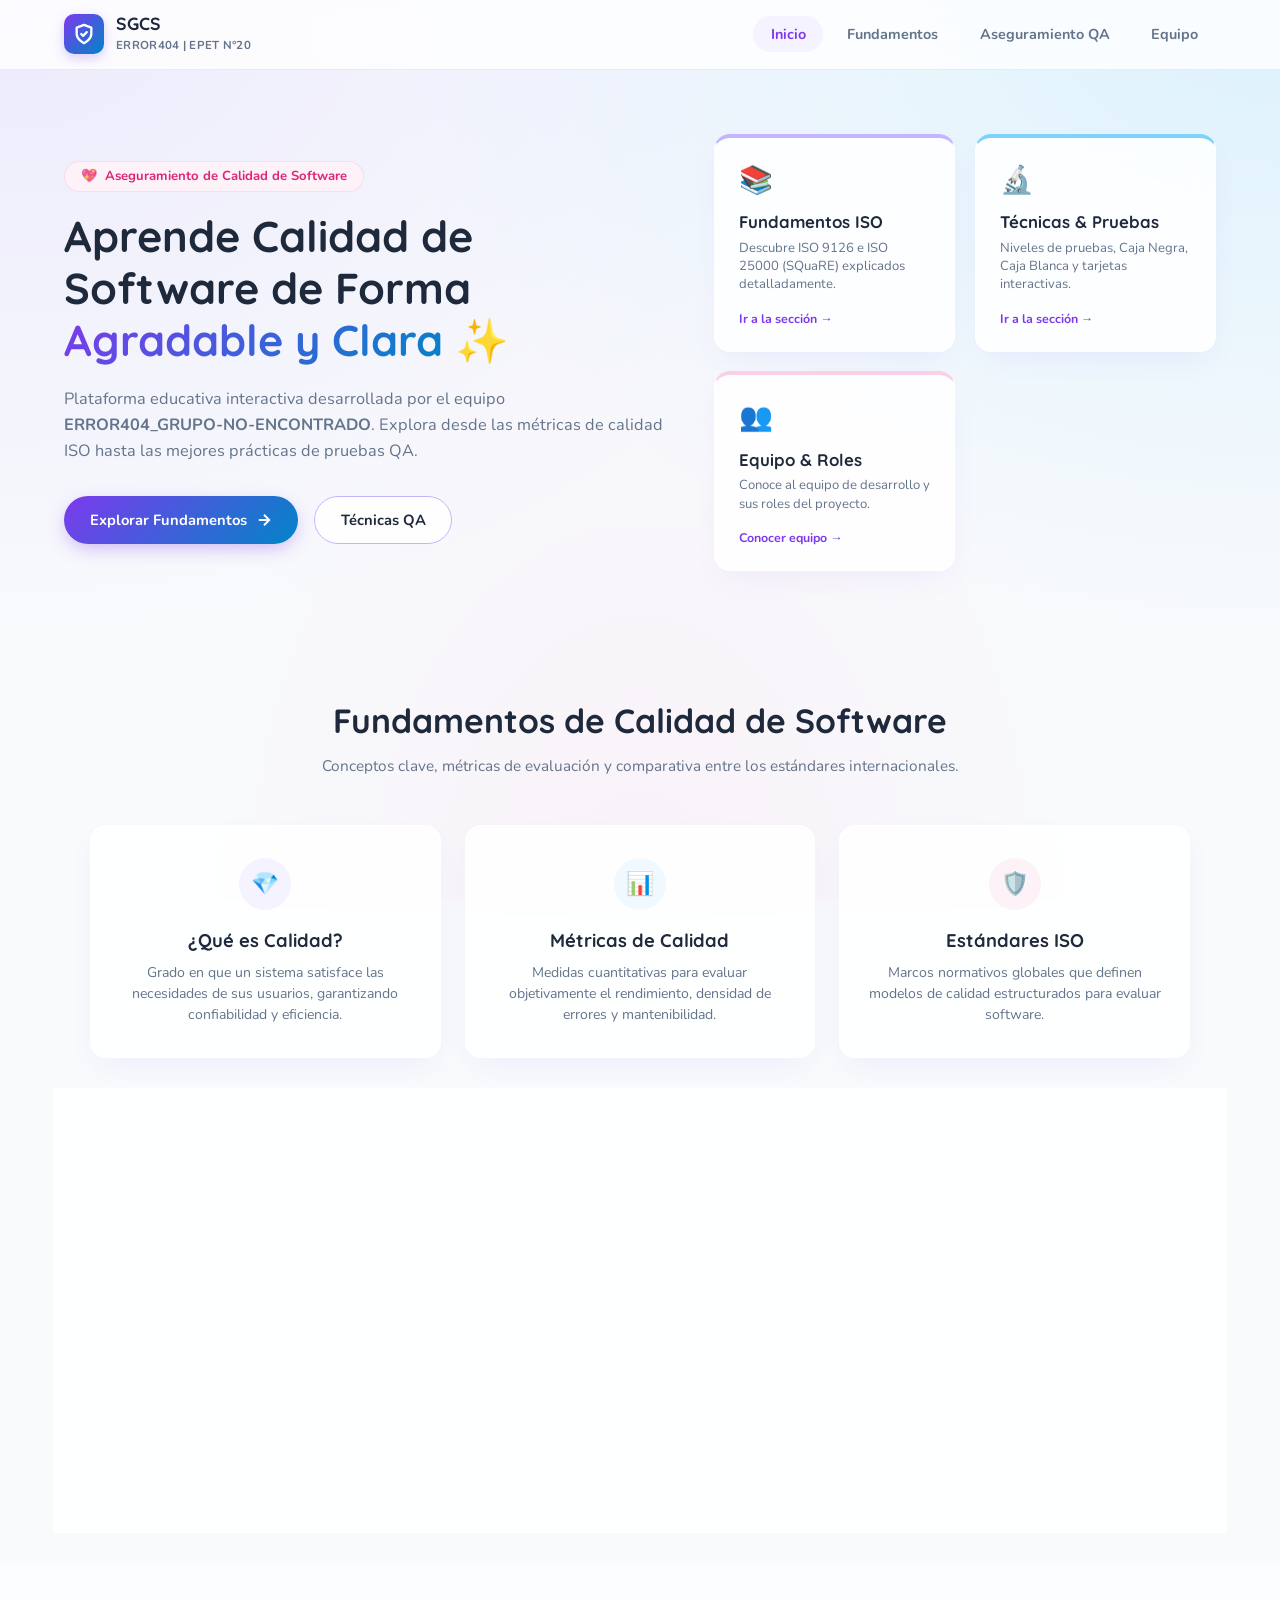
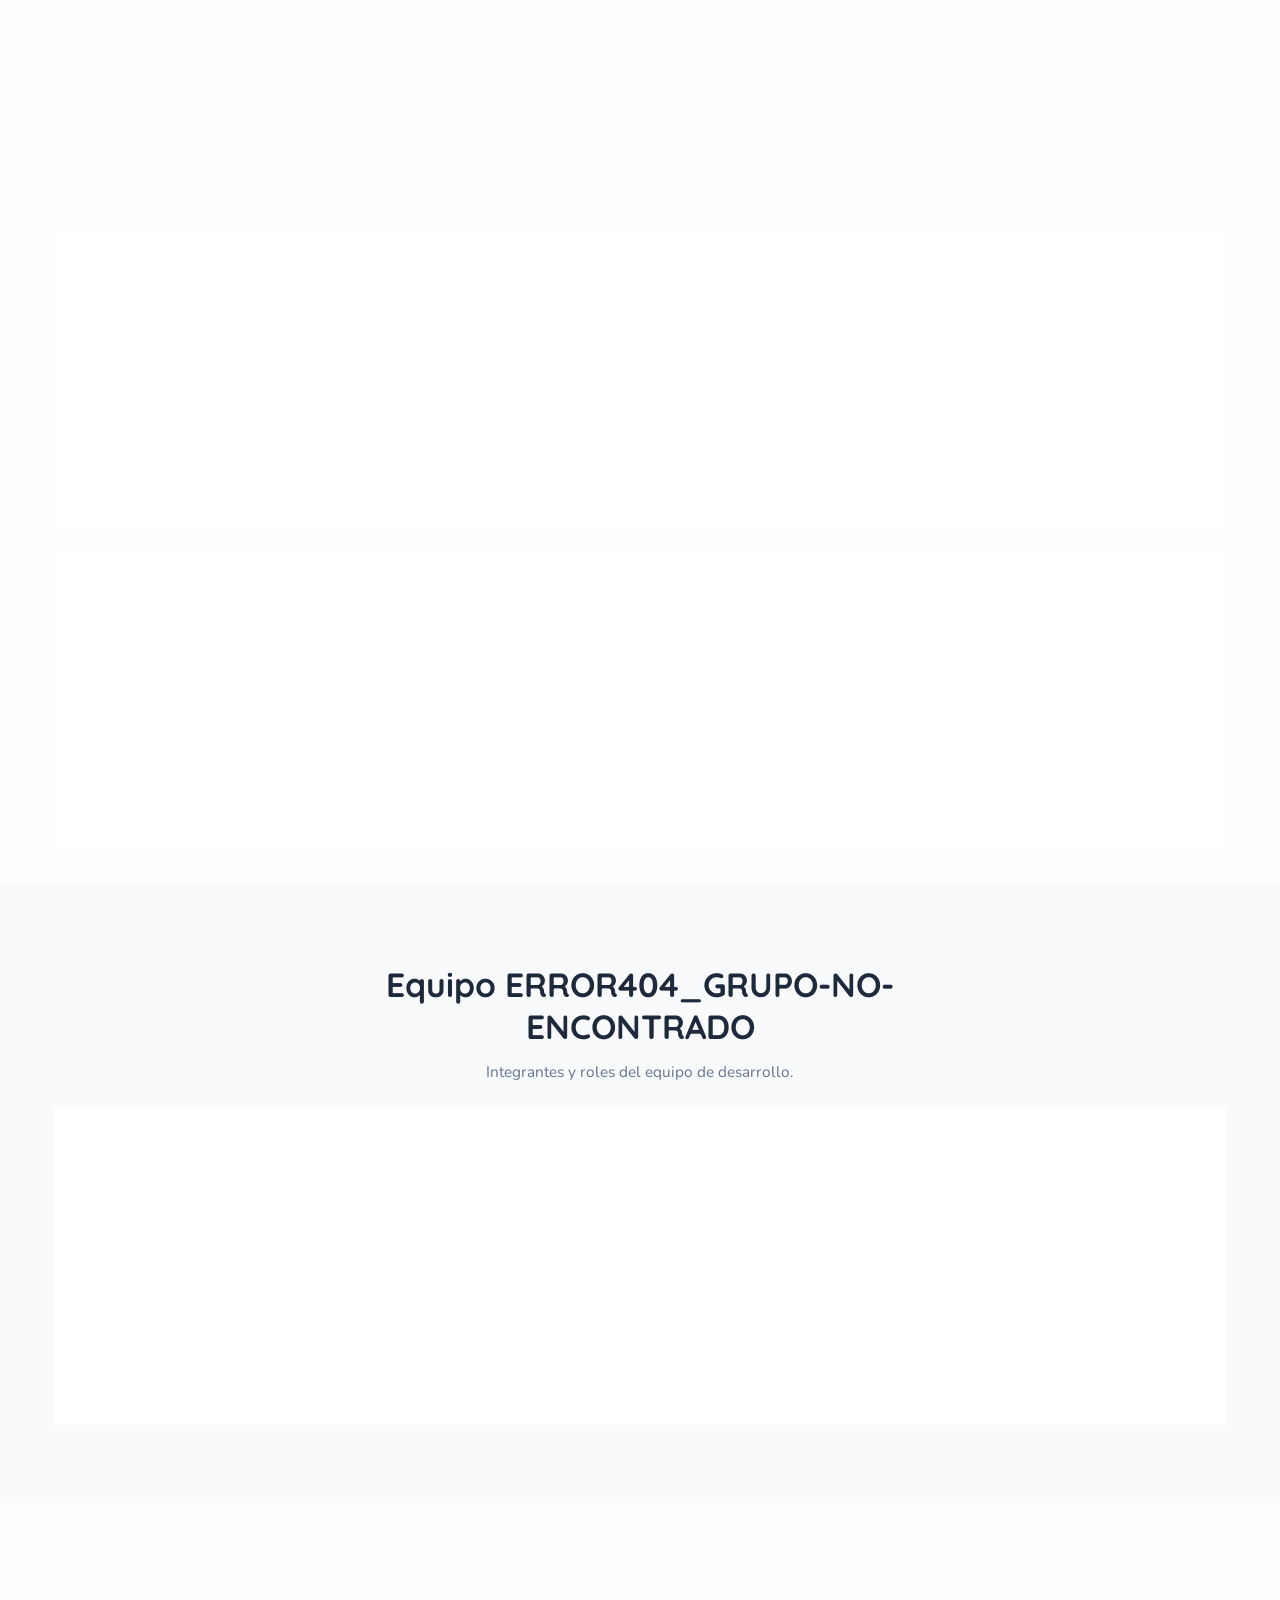
==== index.html @ e2e2f456 "Add files via upload" ====
<!DOCTYPE html>
<html lang="es">
<head>
  <meta charset="UTF-8">
  <meta name="viewport" content="width=device-width, initial-scale=1.0">
  <title>SGCS - Calidad de Software | EPET N°20</title>
  <link rel="preconnect" href="https://fonts.googleapis.com">
  <link rel="preconnect" href="https://fonts.gstatic.com" crossorigin>
  <link href="https://fonts.googleapis.com/css2?family=Nunito:wght@400;600;700;800&family=Quicksand:wght@500;600;700&display=swap" rel="stylesheet">
  <link rel="stylesheet" href="styles.css">
</head>
<body>

  <header class="navbar-header" id="header">
    <div class="nav-container">
      <a href="#hero" class="brand-logo">
        <div class="logo-badge">
          <svg width="22" height="22" viewBox="0 0 24 24" fill="none" stroke="currentColor" stroke-width="2.5" stroke-linecap="round" stroke-linejoin="round">
            <path d="M12 22s8-4 8-10V5l-8-3-8 3v7c0 6 8 10 8 10z"/>
            <path d="m9 12 2 2 4-4"/>
          </svg>
        </div>
        <div class="brand-text">
          <span class="title">SGCS</span>
          <span class="subtitle">ERROR404 | EPET N°20</span>
        </div>
      </a>

      <nav class="desktop-nav">
        <ul>
          <li><a href="#hero" class="nav-link active">Inicio</a></li>
          <li><a href="#fundamentos" class="nav-link">Fundamentos</a></li>
          <li><a href="#aseguramiento" class="nav-link">Aseguramiento QA</a></li>
          <li><a href="#equipo" class="nav-link">Equipo</a></li>
        </ul>
      </nav>

      <button class="hamburger-btn" id="hamburgerBtn" aria-label="Abrir menú de navegación">
        <span class="hamburger-line"></span>
        <span class="hamburger-line"></span>
        <span class="hamburger-line"></span>
      </button>
    </div>

    <div class="mobile-nav-overlay" id="mobileNav">
      <nav class="mobile-nav-content">
        <ul>
          <li><a href="#hero" class="mobile-link">✨ Inicio</a></li>
          <li><a href="#fundamentos" class="mobile-link">📘 Fundamentos ISO</a></li>
          <li><a href="#aseguramiento" class="mobile-link">🧪 Aseguramiento QA</a></li>
          <li><a href="#equipo" class="mobile-link">👩‍💻 Equipo de Trabajo</a></li>
        </ul>
      </nav>
    </div>
  </header>

  <main>
    <section class="hero-section" id="hero">
      <div class="hero-container">
        <div class="hero-text-content">
          <div class="cute-badge">
            <span class="badge-icon">💖</span>
            <span>Aseguramiento de Calidad de Software</span>
          </div>
          <h1 class="hero-title">Aprende Calidad de Software de Forma <span>Agradable y Clara</span> ✨</h1>
          <p class="hero-description">
            Plataforma educativa interactiva desarrollada por el equipo <strong>ERROR404_GRUPO-NO-ENCONTRADO</strong>. Explora desde las métricas de calidad ISO hasta las mejores prácticas de pruebas QA.
          </p>
          <div class="hero-buttons">
            <a href="#fundamentos" class="btn btn-primary">
              <span>Explorar Fundamentos</span>
              <svg width="18" height="18" viewBox="0 0 24 24" fill="none" stroke="currentColor" stroke-width="2.5"><line x1="5" y1="12" x2="19" y2="12"></line><polyline points="12 5 19 12 12 19"></polyline></svg>
            </a>
            <a href="#aseguramiento" class="btn btn-secondary">
              <span>Técnicas QA</span>
            </a>
          </div>
        </div>

        <div class="hero-cards-grid">
          <a href="#fundamentos" class="nav-card card-purple">
            <div class="card-icon">📚</div>
            <h3>Fundamentos ISO</h3>
            <p>Descubre ISO 9126 e ISO 25000 (SQuaRE) explicados detalladamente.</p>
            <span class="card-arrow">Ir a la sección →</span>
          </a>

          <a href="#aseguramiento" class="nav-card card-blue">
            <div class="card-icon">🔬</div>
            <h3>Técnicas & Pruebas</h3>
            <p>Niveles de pruebas, Caja Negra, Caja Blanca y tarjetas interactivas.</p>
            <span class="card-arrow">Ir a la sección →</span>
          </a>

          <a href="#equipo" class="nav-card card-pink">
            <div class="card-icon">👥</div>
            <h3>Equipo & Roles</h3>
            <p>Conoce al equipo de desarrollo y sus roles del proyecto.</p>
            <span class="card-arrow">Conocer equipo →</span>
          </a>
        </div>
      </div>
    </section>

    <section class="section-padding" id="fundamentos">
      <div class="section-container">
        <div class="section-header">
          <h2 class="section-title">Fundamentos de Calidad de Software</h2>
          <p class="section-subtitle">
            Conceptos clave, métricas de evaluación y comparativa entre los estándares internacionales.
          </p>
        </div>

        <div class="concepts-grid">
          <div class="concept-card">
            <div class="concept-icon purple">💎</div>
            <h3>¿Qué es Calidad?</h3>
            <p>Grado en que un sistema satisface las necesidades de sus usuarios, garantizando confiabilidad y eficiencia.</p>
          </div>

          <div class="concept-card">
            <div class="concept-icon blue">📊</div>
            <h3>Métricas de Calidad</h3>
            <p>Medidas cuantitativas para evaluar objetivamente el rendimiento, densidad de errores y mantenibilidad.</p>
          </div>

          <div class="concept-card">
            <div class="concept-icon pink">🛡️</div>
            <h3>Estándares ISO</h3>
            <p>Marcos normativos globales que definen modelos de calidad estructurados para evaluar software.</p>
          </div>
        </div>

        <div class="tabs-wrapper">
          <div class="tabs-header" role="tablist">
            <button class="tab-btn active" id="tab-25000-btn" data-target="tab-25000" role="tab" aria-selected="true">
              ✨ ISO/IEC 25000 (SQuaRE)
            </button>
            <button class="tab-btn" id="tab-9126-btn" data-target="tab-9126" role="tab" aria-selected="false">
              📜 ISO/IEC 9126 (Clásico)
            </button>
          </div>

          <div class="tab-panel active" id="tab-25000" role="tabpanel">
            <div class="iso-content-grid">
              <div>
                <span class="badge-pill bg-purple">Estándar Actual Sustituto</span>
                <h3 class="tab-title">ISO/IEC 25000 — SQuaRE</h3>
                <p class="tab-description">
                  System and Software Quality Requirements and Evaluation. Organiza las métricas en divisiones para gestionar la calidad integralmente.
                </p>
                <ul class="cute-list">
                  <li><strong>Flexibilidad mejorada:</strong> Calidad en uso y del producto.</li>
                  <li><strong>Divisiones claras:</strong> Gestión, Medición y Requisitos.</li>
                  <li><strong>Enfoque moderno:</strong> Adaptado a metodologías ágiles.</li>
                </ul>
              </div>

              <div class="iso-box bg-box-purple">
                <h4>Atributos Principales:</h4>
                <div class="iso-tags">
                  <span class="iso-tag">Adecuación Funcional</span>
                  <span class="iso-tag">Eficiencia</span>
                  <span class="iso-tag">Compatibilidad</span>
                  <span class="iso-tag">Usabilidad</span>
                  <span class="iso-tag">Fiabilidad</span>
                  <span class="iso-tag">Seguridad</span>
                  <span class="iso-tag">Mantenibilidad</span>
                  <span class="iso-tag">Portabilidad</span>
                </div>
              </div>
            </div>
          </div>

          <div class="tab-panel" id="tab-9126" role="tabpanel">
            <div class="iso-content-grid">
              <div>
                <span class="badge-pill bg-blue">Estándar Histórico</span>
                <h3 class="tab-title">ISO/IEC 9126 — Modelo Clásico</h3>
                <p class="tab-description">
                  Estándar pionero en clasificar la calidad del software en 6 características fundamentales.
                </p>
                <ul class="cute-list">
                  <li><strong>Estructura clásica:</strong> Características internas, externas y de uso.</li>
                  <li><strong>Evaluación cuantitativa:</strong> Métricas objetivas base.</li>
                  <li><strong>Antecesor directo:</strong> Reemplazado por SQuaRE.</li>
                </ul>
              </div>

              <div class="iso-box bg-box-blue">
                <h4>6 Atributos Clásicos:</h4>
                <div class="iso-tags">
                  <span class="iso-tag">Funcionalidad</span>
                  <span class="iso-tag">Fiabilidad</span>
                  <span class="iso-tag">Usabilidad</span>
                  <span class="iso-tag">Eficiencia</span>
                  <span class="iso-tag">Mantenibilidad</span>
                  <span class="iso-tag">Portabilidad</span>
                </div>
              </div>
            </div>
          </div>
        </div>
      </div>
    </section>

    <section class="section-padding section-alt" id="aseguramiento">
      <div class="section-container">
        <div class="section-header">
          <h2 class="section-title">Técnicas de Aseguramiento de la Calidad</h2>
          <p class="section-subtitle">
            Estrategias de control, niveles de validación y clasificaciones de pruebas.
          </p>
        </div>

        <h3 class="subsection-title">1. Niveles de Pruebas de Software</h3>
        <div class="levels-grid">
          <div class="level-card card-border-purple">
            <div class="level-badge purple">Nivel 1</div>
            <h4>Pruebas Unitarias</h4>
            <p>Verificación de componentes o funciones individuales aisladas del sistema.</p>
            <div class="level-footer">
              <span><strong>Enfoque:</strong> Código local</span>
            </div>
          </div>

          <div class="level-card card-border-blue">
            <div class="level-badge blue">Nivel 2</div>
            <h4>Pruebas de Integración</h4>
            <p>Comprobación de interfaces y comunicación entre módulos acoplados.</p>
            <div class="level-footer">
              <span><strong>Enfoque:</strong> APIs e Interfaces</span>
            </div>
          </div>

          <div class="level-card card-border-pink">
            <div class="level-badge pink">Nivel 3</div>
            <h4>Pruebas de Sistema</h4>
            <p>Evaluación integral del producto completo frente a los requisitos establecidos.</p>
            <div class="level-footer">
              <span><strong>Enfoque:</strong> Sistema unificado</span>
            </div>
          </div>

          <div class="level-card card-border-mint">
            <div class="level-badge mint">Nivel 4</div>
            <h4>Pruebas de Aceptación</h4>
            <p>Validación final realizada por el usuario o Product Owner antes del pase a producción.</p>
            <div class="level-footer">
              <span><strong>Enfoque:</strong> Cliente final</span>
            </div>
          </div>
        </div>

        <h3 class="subsection-title" style="margin-top: 3rem;">2. Tipos de Pruebas (Haz clic para detalles)</h3>
        <div class="flip-cards-grid">
          <div class="interactive-card" onclick="openModal('modal-caja-negra')">
            <div class="interactive-card-header">
              <div class="interactive-icon black-type">⬛</div>
              <span class="click-hint">Ver detalles ↗</span>
            </div>
            <h4>Pruebas de Caja Negra</h4>
            <p>Evaluación funcional basada estrictamente en entradas y salidas sin examinar el código interno.</p>
            <div class="interactive-tags">
              <span class="mini-tag">Funcionales</span>
              <span class="mini-tag">I/O</span>
            </div>
          </div>

          <div class="interactive-card" onclick="openModal('modal-caja-blanca')">
            <div class="interactive-card-header">
              <div class="interactive-icon white-type">⬜</div>
              <span class="click-hint">Ver detalles ↗</span>
            </div>
            <h4>Pruebas de Caja Blanca</h4>
            <p>Análisis de la estructura lógica interna, caminos de ejecución y cobertura de código.</p>
            <div class="interactive-tags">
              <span class="mini-tag">Estructurales</span>
              <span class="mini-tag">Código Fuente</span>
            </div>
          </div>
        </div>
      </div>
    </section>

    <section class="section-padding" id="equipo">
      <div class="section-container">
        <div class="section-header">
          <h2 class="section-title">Equipo ERROR404_GRUPO-NO-ENCONTRADO</h2>
          <p class="section-subtitle">
            Integrantes y roles del equipo de desarrollo.
          </p>
        </div>

        <div class="team-grid">
          <div class="team-card">
            <div class="avatar avatar-purple">SR</div>
            <h3>Sol Regner</h3>
            <span class="role-badge role-sm">Scrum Master & Diseñadora</span>
            <p class="team-desc">Coordinación del equipo, diseño visual e interfaz del usuario.</p>
          </div>

          <div class="team-card">
            <div class="avatar avatar-blue">ER</div>
            <h3>Eluney Riquelme</h3>
            <span class="role-badge role-dev">Programadora & Tester</span>
            <p class="team-desc">Estructuración técnica de archivos HTML/CSS/JS y aseguramiento de calidad.</p>
          </div>

          <div class="team-card">
            <div class="avatar avatar-pink">AZ</div>
            <h3>Alejandro Zeballos</h3>
            <span class="role-badge role-po">Product Owner & Docente</span>
            <p class="team-desc">Supervisión general, definición de requerimientos y validación.</p>
          </div>
        </div>
      </div>
    </section>
  </main>

  <div class="modal-backdrop" id="modal-caja-negra" onclick="closeModalOnBackdrop(event, 'modal-caja-negra')">
    <div class="modal-card">
      <div class="modal-header">
        <h3>⬛ Pruebas de Caja Negra</h3>
        <button class="modal-close-btn" onclick="closeModal('modal-caja-negra')">&times;</button>
      </div>
      <div class="modal-body">
        <p><strong>Descripción:</strong> Se centra exclusivamente en las entradas y salidas del sistema, evaluando la funcionalidad sin inspeccionar código interno.</p>
        <p><strong>Técnicas principales:</strong></p>
        <ul class="cute-list">
          <li>Partición de equivalencia.</li>
          <li>Análisis de valores límite.</li>
          <li>Tablas de decisión.</li>
        </ul>
        <p><strong>Ventaja:</strong> Valida el software desde la perspectiva directa del usuario final.</p>
      </div>
      <div class="modal-footer">
        <button class="btn btn-secondary" onclick="closeModal('modal-caja-negra')">Cerrar</button>
      </div>
    </div>
  </div>

  <div class="modal-backdrop" id="modal-caja-blanca" onclick="closeModalOnBackdrop(event, 'modal-caja-blanca')">
    <div class="modal-card">
      <div class="modal-header">
        <h3>⬜ Pruebas de Caja Blanca</h3>
        <button class="modal-close-btn" onclick="closeModal('modal-caja-blanca')">&times;</button>
      </div>
      <div class="modal-body">
        <p><strong>Descripción:</strong> Análisis de la estructura interna del código fuente, flujos lógicos y condicionales.</p>
        <p><strong>Técnicas principales:</strong></p>
        <ul class="cute-list">
          <li>Cobertura de ramas y sentencias.</li>
          <li>Caminos lógicos múltiples.</li>
          <li>Inspección de datos.</li>
        </ul>
        <p><strong>Ventaja:</strong> Detecta fallos lógicos ocultos y optimiza la calidad interna.</p>
      </div>
      <div class="modal-footer">
        <button class="btn btn-secondary" onclick="closeModal('modal-caja-blanca')">Cerrar</button>
      </div>
    </div>
  </div>

  <footer class="main-footer">
    <div class="footer-container">
      <p>SGCS — Sistemas de Gestión de Calidad del Software | EPET N°20</p>
      <p class="footer-subtext">Diseñado por Sol Regner & Programado por Eluney Riquelme • Prof. Alejandro Zeballos</p>
    </div>
  </footer>

  <script src="script.js"></script>
</body>
</html>
---- styles.css ----
:root {
  --purple-soft: #c4b5fd;
  --purple-light: #f5f3ff;
  --purple-accent: #7c3aed;
  
  --blue-soft: #7dd3fc;
  --blue-light: #f0f9ff;
  --blue-accent: #0284c7;
  
  --pink-soft: #fbcfe8;
  --pink-light: #fdf2f8;
  --pink-accent: #db2777;
  
  --mint-soft: #6ee7b7;
  --mint-light: #ecfdf5;
  --mint-accent: #059669;

  --text-dark: #1e293b;
  --text-muted: #64748b;
  
  --glass-bg: rgba(255, 255, 255, 0.85);
  --glass-border: rgba(255, 255, 255, 0.95);
  --card-shadow: 0 12px 30px -8px rgba(124, 58, 237, 0.08);
  
  --radius-lg: 24px;
  --radius-md: 16px;
  --radius-sm: 10px;
  
  --transition-smooth: all 0.25s cubic-bezier(0.4, 0, 0.2, 1);
}

* {
  margin: 0;
  padding: 0;
  box-sizing: border-box;
}

html {
  scroll-behavior: smooth;
  font-family: 'Nunito', sans-serif;
  color: var(--text-dark);
  background-color: #f8fafc;
}

body {
  position: relative;
  background-image: 
    radial-gradient(at 0% 0%, rgba(196, 181, 253, 0.22) 0px, transparent 50%),
    radial-gradient(at 100% 0%, rgba(125, 211, 252, 0.22) 0px, transparent 50%),
    radial-gradient(at 50% 100%, rgba(251, 207, 232, 0.18) 0px, transparent 50%);
  background-attachment: fixed;
  min-height: 100vh;
}

a {
  text-decoration: none;
  color: inherit;
}

.navbar-header {
  position: sticky;
  top: 0;
  z-index: 100;
  backdrop-filter: blur(16px);
  -webkit-backdrop-filter: blur(16px);
  background: rgba(255, 255, 255, 0.8);
  border-bottom: 1px solid rgba(226, 232, 240, 0.8);
  transition: var(--transition-smooth);
}

.nav-container {
  max-width: 1200px;
  margin: 0 auto;
  padding: 0.85rem 1.5rem;
  display: flex;
  justify-content: space-between;
  align-items: center;
}

.brand-logo {
  display: flex;
  align-items: center;
  gap: 0.75rem;
}

.logo-badge {
  width: 40px;
  height: 40px;
  background: linear-gradient(135deg, var(--purple-accent), var(--blue-accent));
  color: white;
  border-radius: var(--radius-sm);
  display: flex;
  align-items: center;
  justify-content: center;
  box-shadow: 0 4px 12px rgba(124, 58, 237, 0.25);
}

.brand-text .title {
  display: block;
  font-family: 'Quicksand', sans-serif;
  font-weight: 700;
  font-size: 1.1rem;
  color: var(--text-dark);
  line-height: 1.1;
}

.brand-text .subtitle {
  font-size: 0.72rem;
  color: var(--text-muted);
  font-weight: 700;
  letter-spacing: 0.3px;
}

.desktop-nav ul {
  display: flex;
  list-style: none;
  gap: 0.4rem;
}

.nav-link {
  padding: 0.5rem 1.1rem;
  border-radius: 20px;
  font-weight: 700;
  font-size: 0.9rem;
  color: var(--text-muted);
  transition: var(--transition-smooth);
}

.nav-link:hover {
  color: var(--purple-accent);
  background-color: var(--purple-light);
}

.nav-link.active {
  color: var(--purple-accent);
  background-color: var(--purple-light);
}

.hamburger-btn {
  display: none;
  flex-direction: column;
  gap: 5px;
  background: transparent;
  border: none;
  cursor: pointer;
  padding: 0.5rem;
}

.hamburger-line {
  width: 24px;
  height: 2.5px;
  background-color: var(--text-dark);
  border-radius: 2px;
  transition: var(--transition-smooth);
}

.hamburger-btn.open .hamburger-line:nth-child(1) {
  transform: translateY(7.5px) rotate(45deg);
}

.hamburger-btn.open .hamburger-line:nth-child(2) {
  opacity: 0;
}

.hamburger-btn.open .hamburger-line:nth-child(3) {
  transform: translateY(-7.5px) rotate(-45deg);
}

.mobile-nav-overlay {
  display: none;
  position: absolute;
  top: 100%;
  left: 0;
  width: 100%;
  background: rgba(255, 255, 255, 0.98);
  backdrop-filter: blur(16px);
  border-bottom: 1px solid #e2e8f0;
  padding: 1.5rem;
  box-shadow: 0 15px 30px rgba(0, 0, 0, 0.05);
}

.mobile-nav-overlay.active {
  display: block;
}

.mobile-nav-content ul {
  list-style: none;
  display: flex;
  flex-direction: column;
  gap: 0.8rem;
}

.mobile-link {
  display: block;
  font-weight: 700;
  padding: 0.75rem 1rem;
  border-radius: var(--radius-sm);
  background: var(--purple-light);
  color: var(--text-dark);
}

.hero-section {
  padding: 4rem 1.5rem 3rem;
  max-width: 1200px;
  margin: 0 auto;
}

.hero-container {
  display: grid;
  grid-template-columns: 1.2fr 1fr;
  gap: 3rem;
  align-items: center;
}

.cute-badge {
  display: inline-flex;
  align-items: center;
  gap: 0.5rem;
  background-color: var(--pink-light);
  color: var(--pink-accent);
  padding: 0.35rem 1rem;
  border-radius: 30px;
  font-size: 0.82rem;
  font-weight: 700;
  margin-bottom: 1.2rem;
  border: 1px solid rgba(251, 207, 232, 0.6);
}

.hero-title {
  font-family: 'Quicksand', sans-serif;
  font-size: 2.7rem;
  font-weight: 700;
  line-height: 1.2;
  margin-bottom: 1.2rem;
}

.hero-title span {
  background: linear-gradient(135deg, var(--purple-accent), var(--blue-accent));
  -webkit-background-clip: text;
  -webkit-text-fill-color: transparent;
}

.hero-description {
  font-size: 1.02rem;
  color: var(--text-muted);
  line-height: 1.6;
  margin-bottom: 2rem;
}

.hero-buttons {
  display: flex;
  gap: 1rem;
  flex-wrap: wrap;
}

.btn {
  display: inline-flex;
  align-items: center;
  gap: 0.5rem;
  padding: 0.8rem 1.6rem;
  border-radius: 30px;
  font-weight: 700;
  font-size: 0.92rem;
  cursor: pointer;
  transition: var(--transition-smooth);
  border: none;
}

.btn-primary {
  background: linear-gradient(135deg, var(--purple-accent), var(--blue-accent));
  color: white;
  box-shadow: 0 6px 20px -4px rgba(124, 58, 237, 0.4);
}

.btn-primary:hover {
  transform: translateY(-2px);
  box-shadow: 0 10px 22px -4px rgba(124, 58, 237, 0.6);
}

.btn-secondary {
  background: var(--glass-bg);
  color: var(--text-dark);
  border: 1px solid var(--purple-soft);
  backdrop-filter: blur(8px);
}

.btn-secondary:hover {
  background: var(--purple-light);
  transform: translateY(-2px);
}

.hero-cards-grid {
  display: grid;
  grid-template-columns: 1fr 1fr;
  gap: 1.2rem;
}

.nav-card {
  background: var(--glass-bg);
  backdrop-filter: blur(12px);
  border-radius: var(--radius-md);
  padding: 1.5rem;
  border: 1px solid var(--glass-border);
  box-shadow: var(--card-shadow);
  transition: var(--transition-smooth);
  display: flex;
  flex-direction: column;
}

.nav-card:hover {
  transform: translateY(-4px);
  box-shadow: 0 18px 35px -8px rgba(124, 58, 237, 0.15);
  background: white;
}

.card-icon {
  font-size: 1.7rem;
  margin-bottom: 0.8rem;
}

.nav-card h3 {
  font-family: 'Quicksand', sans-serif;
  font-size: 1.05rem;
  margin-bottom: 0.4rem;
}

.nav-card p {
  font-size: 0.82rem;
  color: var(--text-muted);
  line-height: 1.4;
  margin-bottom: 1rem;
  flex-grow: 1;
}

.card-arrow {
  font-size: 0.78rem;
  font-weight: 700;
  color: var(--purple-accent);
}

.card-purple { border-top: 4px solid var(--purple-soft); }
.card-blue { border-top: 4px solid var(--blue-soft); }
.card-pink { border-top: 4px solid var(--pink-soft); }
.card-mint { border-top: 4px solid var(--mint-soft); }

.section-padding {
  padding: 5rem 1.5rem;
}

.section-alt {
  background: rgba(255, 255, 255, 0.5);
  backdrop-filter: blur(8px);
}

.section-container {
  max-width: 1100px;
  margin: 0 auto;
}

.section-header {
  text-align: center;
  max-width: 650px;
  margin: 0 auto 3rem;
}

.cute-tag {
  display: inline-block;
  padding: 0.25rem 0.85rem;
  border-radius: 20px;
  font-size: 0.78rem;
  font-weight: 800;
  letter-spacing: 0.5px;
  margin-bottom: 0.8rem;
}

.font-tag-purple { background: var(--purple-light); color: var(--purple-accent); }
.font-tag-blue { background: var(--blue-light); color: var(--blue-accent); }
.font-tag-pink { background: var(--pink-light); color: var(--pink-accent); }

.section-title {
  font-family: 'Quicksand', sans-serif;
  font-size: 2.1rem;
  margin-bottom: 0.8rem;
  font-weight: 700;
}

.section-subtitle {
  color: var(--text-muted);
  font-size: 0.96rem;
  line-height: 1.5;
}

.concepts-grid {
  display: grid;
  grid-template-columns: repeat(auto-fit, minmax(280px, 1fr));
  gap: 1.5rem;
  margin-bottom: 3.5rem;
}

.concept-card {
  background: var(--glass-bg);
  backdrop-filter: blur(12px);
  padding: 2rem 1.5rem;
  border-radius: var(--radius-md);
  border: 1px solid var(--glass-border);
  box-shadow: var(--card-shadow);
  text-align: center;
}

.concept-icon {
  width: 52px;
  height: 52px;
  border-radius: 50%;
  display: flex;
  align-items: center;
  justify-content: center;
  margin: 0 auto 1.2rem;
  font-size: 1.4rem;
}

.concept-icon.purple { background: var(--purple-light); }
.concept-icon.blue { background: var(--blue-light); }
.concept-icon.pink { background: var(--pink-light); }

.concept-card h3 {
  font-family: 'Quicksand', sans-serif;
  margin-bottom: 0.6rem;
  font-size: 1.15rem;
}

.concept-card p {
  font-size: 0.88rem;
  color: var(--text-muted);
  line-height: 1.5;
}

.tabs-wrapper {
  background: var(--glass-bg);
  backdrop-filter: blur(16px);
  border-radius: var(--radius-lg);
  padding: 2rem;
  border: 1px solid var(--glass-border);
  box-shadow: var(--card-shadow);
}

.tabs-header {
  display: flex;
  gap: 0.8rem;
  border-bottom: 2px solid #e2e8f0;
  padding-bottom: 1rem;
  margin-bottom: 2rem;
}

.tab-btn {
  background: transparent;
  border: none;
  font-family: 'Quicksand', sans-serif;
  font-size: 0.95rem;
  font-weight: 700;
  color: var(--text-muted);
  padding: 0.55rem 1.1rem;
  border-radius: var(--radius-sm);
  cursor: pointer;
  transition: var(--transition-smooth);
}

.tab-btn.active {
  background: var(--purple-light);
  color: var(--purple-accent);
}

.tab-panel {
  display: none;
}

.tab-panel.active {
  display: block;
  animation: fadeIn 0.35s ease;
}

@keyframes fadeIn {
  from { opacity: 0; transform: translateY(6px); }
  to { opacity: 1; transform: translateY(0); }
}

.iso-content-grid {
  display: grid;
  grid-template-columns: 1.2fr 1fr;
  gap: 2rem;
  align-items: center;
}

.badge-pill {
  display: inline-block;
  padding: 0.25rem 0.75rem;
  border-radius: 12px;
  font-size: 0.72rem;
  font-weight: 700;
  margin-bottom: 0.8rem;
}

.bg-purple { background: var(--purple-light); color: var(--purple-accent); }
.bg-blue { background: var(--blue-light); color: var(--blue-accent); }

.tab-title {
  font-family: 'Quicksand', sans-serif;
  font-size: 1.4rem;
  margin-bottom: 0.8rem;
}

.tab-description {
  color: var(--text-muted);
  line-height: 1.6;
  margin-bottom: 1.2rem;
  font-size: 0.92rem;
}

.cute-list {
  list-style: none;
  display: flex;
  flex-direction: column;
  gap: 0.5rem;
}

.cute-list li {
  position: relative;
  padding-left: 1.4rem;
  font-size: 0.88rem;
  color: var(--text-dark);
}

.cute-list li::before {
  content: '🌸';
  position: absolute;
  left: 0;
  font-size: 0.75rem;
}

.iso-box {
  padding: 1.6rem;
  border-radius: var(--radius-md);
}

.bg-box-purple { background: var(--purple-light); border: 1px solid rgba(196, 181, 253, 0.4); }
.bg-box-blue { background: var(--blue-light); border: 1px solid rgba(125, 211, 252, 0.4); }

.iso-box h4 {
  font-family: 'Quicksand', sans-serif;
  margin-bottom: 1rem;
  font-size: 1rem;
}

.iso-tags {
  display: flex;
  flex-wrap: wrap;
  gap: 0.45rem;
}

.iso-tag {
  background: white;
  padding: 0.35rem 0.75rem;
  border-radius: 8px;
  font-size: 0.8rem;
  font-weight: 700;
  color: var(--text-dark);
  box-shadow: 0 2px 5px rgba(0, 0, 0, 0.03);
}

.subsection-title {
  font-family: 'Quicksand', sans-serif;
  font-size: 1.25rem;
  margin-bottom: 1.4rem;
  color: var(--text-dark);
}

.levels-grid {
  display: grid;
  grid-template-columns: repeat(auto-fit, minmax(220px, 1fr));
  gap: 1.2rem;
}

.level-card {
  background: var(--glass-bg);
  backdrop-filter: blur(12px);
  padding: 1.5rem;
  border-radius: var(--radius-md);
  box-shadow: var(--card-shadow);
  display: flex;
  flex-direction: column;
  justify-content: space-between;
  border: 1px solid var(--glass-border);
}

.card-border-purple { border-top: 4px solid var(--purple-soft); }
.card-border-blue { border-top: 4px solid var(--blue-soft); }
.card-border-pink { border-top: 4px solid var(--pink-soft); }
.card-border-mint { border-top: 4px solid var(--mint-soft); }

.level-badge {
  display: inline-block;
  padding: 0.18rem 0.55rem;
  border-radius: 6px;
  font-size: 0.72rem;
  font-weight: 800;
  margin-bottom: 0.8rem;
  width: fit-content;
}

.level-badge.purple { background: var(--purple-light); color: var(--purple-accent); }
.level-badge.blue { background: var(--blue-light); color: var(--blue-accent); }
.level-badge.pink { background: var(--pink-light); color: var(--pink-accent); }
.level-badge.mint { background: var(--mint-light); color: var(--mint-accent); }

.level-card h4 {
  font-family: 'Quicksand', sans-serif;
  margin-bottom: 0.4rem;
  font-size: 1.05rem;
}

.level-card p {
  font-size: 0.84rem;
  color: var(--text-muted);
  line-height: 1.4;
  margin-bottom: 1.2rem;
}

.level-footer {
  font-size: 0.76rem;
  color: var(--text-dark);
  padding-top: 0.8rem;
  border-top: 1px dashed #e2e8f0;
}

.flip-cards-grid {
  display: grid;
  grid-template-columns: 1fr 1fr;
  gap: 1.5rem;
}

.interactive-card {
  background: var(--glass-bg);
  backdrop-filter: blur(12px);
  padding: 1.8rem;
  border-radius: var(--radius-md);
  border: 1px solid var(--glass-border);
  box-shadow: var(--card-shadow);
  cursor: pointer;
  transition: var(--transition-smooth);
}

.interactive-card:hover {
  transform: translateY(-4px);
  border-color: var(--purple-soft);
  background: white;
}

.interactive-card-header {
  display: flex;
  justify-content: space-between;
  align-items: center;
  margin-bottom: 1rem;
}

.interactive-icon {
  width: 40px;
  height: 40px;
  border-radius: 10px;
  display: flex;
  align-items: center;
  justify-content: center;
  font-size: 1.15rem;
}

.black-type { background: #1e293b; color: white; }
.white-type { background: #f8fafc; color: var(--text-dark); border: 1px solid #e2e8f0; }

.click-hint {
  font-size: 0.76rem;
  font-weight: 700;
  color: var(--purple-accent);
}

.interactive-card h4 {
  font-family: 'Quicksand', sans-serif;
  font-size: 1.15rem;
  margin-bottom: 0.4rem;
}

.interactive-card p {
  font-size: 0.88rem;
  color: var(--text-muted);
  line-height: 1.5;
  margin-bottom: 1.2rem;
}

.interactive-tags {
  display: flex;
  gap: 0.45rem;
}

.mini-tag {
  background: #f1f5f9;
  padding: 0.2rem 0.55rem;
  border-radius: 6px;
  font-size: 0.72rem;
  font-weight: 600;
  color: var(--text-muted);
}

.team-grid {
  display: grid;
  grid-template-columns: repeat(auto-fit, minmax(280px, 1fr));
  gap: 1.5rem;
  margin-bottom: 3rem;
}

.team-card {
  background: var(--glass-bg);
  backdrop-filter: blur(12px);
  padding: 2rem 1.5rem;
  border-radius: var(--radius-md);
  text-align: center;
  box-shadow: var(--card-shadow);
  border: 1px solid var(--glass-border);
}

.avatar {
  width: 60px;
  height: 60px;
  border-radius: 50%;
  display: flex;
  align-items: center;
  justify-content: center;
  font-weight: 800;
  font-size: 1.1rem;
  margin: 0 auto 1rem;
}

.avatar-purple { background: var(--purple-light); color: var(--purple-accent); }
.avatar-blue { background: var(--blue-light); color: var(--blue-accent); }
.avatar-pink { background: var(--pink-light); color: var(--pink-accent); }

.team-card h3 {
  font-family: 'Quicksand', sans-serif;
  margin-bottom: 0.2rem;
  font-size: 1.1rem;
}

.role-badge {
  display: inline-block;
  font-size: 0.72rem;
  font-weight: 700;
  padding: 0.2rem 0.6rem;
  border-radius: 10px;
  margin-bottom: 1rem;
}

.role-sm { background: var(--purple-light); color: var(--purple-accent); }
.role-dev { background: var(--blue-light); color: var(--blue-accent); }
.role-po { background: var(--pink-light); color: var(--pink-accent); }

.team-desc {
  font-size: 0.85rem;
  color: var(--text-muted);
  line-height: 1.4;
}

.sprint-summary-box {
  background: var(--glass-bg);
  backdrop-filter: blur(16px);
  padding: 2rem;
  border-radius: var(--radius-lg);
  box-shadow: var(--card-shadow);
  border: 1px solid var(--glass-border);
}

.sprint-summary-box h3 {
  font-family: 'Quicksand', sans-serif;
  margin-bottom: 1.2rem;
  font-size: 1.15rem;
}

.us-status-list {
  display: flex;
  flex-direction: column;
  gap: 0.9rem;
}

.us-status-item {
  display: flex;
  gap: 1rem;
  align-items: flex-start;
  background: rgba(255, 255, 255, 0.85);
  padding: 0.95rem 1rem;
  border-radius: var(--radius-sm);
  border: 1px solid #f1f5f9;
}

.status-icon.done {
  width: 22px;
  height: 22px;
  border-radius: 50%;
  background: var(--mint-soft);
  color: #047857;
  display: flex;
  align-items: center;
  justify-content: center;
  font-size: 0.75rem;
  font-weight: 800;
  flex-shrink: 0;
}

.us-status-item p {
  font-size: 0.82rem;
  color: var(--text-muted);
  margin-top: 0.2rem;
}

.modal-backdrop {
  position: fixed;
  top: 0;
  left: 0;
  width: 100%;
  height: 100%;
  background: rgba(30, 41, 59, 0.4);
  backdrop-filter: blur(8px);
  display: flex;
  align-items: center;
  justify-content: center;
  z-index: 200;
  opacity: 0;
  pointer-events: none;
  transition: var(--transition-smooth);
  padding: 1.5rem;
}

.modal-backdrop.active {
  opacity: 1;
  pointer-events: auto;
}

.modal-card {
  background: white;
  border-radius: var(--radius-lg);
  max-width: 480px;
  width: 100%;
  padding: 2rem;
  box-shadow: 0 20px 40px rgba(0, 0, 0, 0.12);
  transform: translateY(15px);
  transition: var(--transition-smooth);
}

.modal-backdrop.active .modal-card {
  transform: translateY(0);
}

.modal-header {
  display: flex;
  justify-content: space-between;
  align-items: center;
  margin-bottom: 1.2rem;
}

.modal-header h3 {
  font-family: 'Quicksand', sans-serif;
  font-size: 1.2rem;
}

.modal-close-btn {
  background: transparent;
  border: none;
  font-size: 1.4rem;
  cursor: pointer;
  color: var(--text-muted);
}

.modal-body {
  font-size: 0.9rem;
  color: var(--text-muted);
  line-height: 1.6;
  display: flex;
  flex-direction: column;
  gap: 0.8rem;
}

.modal-footer {
  margin-top: 1.5rem;
  text-align: right;
}

.main-footer {
  background: rgba(255, 255, 255, 0.8);
  backdrop-filter: blur(12px);
  border-top: 1px solid #e2e8f0;
  padding: 2rem 1.5rem;
  text-align: center;
}

.footer-container p {
  font-size: 0.88rem;
  font-weight: 700;
  color: var(--text-dark);
}

.footer-subtext {
  font-size: 0.78rem !important;
  color: var(--text-muted) !important;
  font-weight: 600 !important;
  margin-top: 0.3rem;
}

@media (max-width: 900px) {
  .hero-container {
    grid-template-columns: 1fr;
  }
  
  .iso-content-grid {
    grid-template-columns: 1fr;
  }
}

@media (max-width: 768px) {
  .desktop-nav {
    display: none;
  }

  .hamburger-btn {
    display: flex;
  }

  .hero-title {
    font-size: 2.2rem;
  }

  .hero-cards-grid {
    grid-template-columns: 1fr;
  }

  .flip-cards-grid {
    grid-template-columns: 1fr;
  }
}
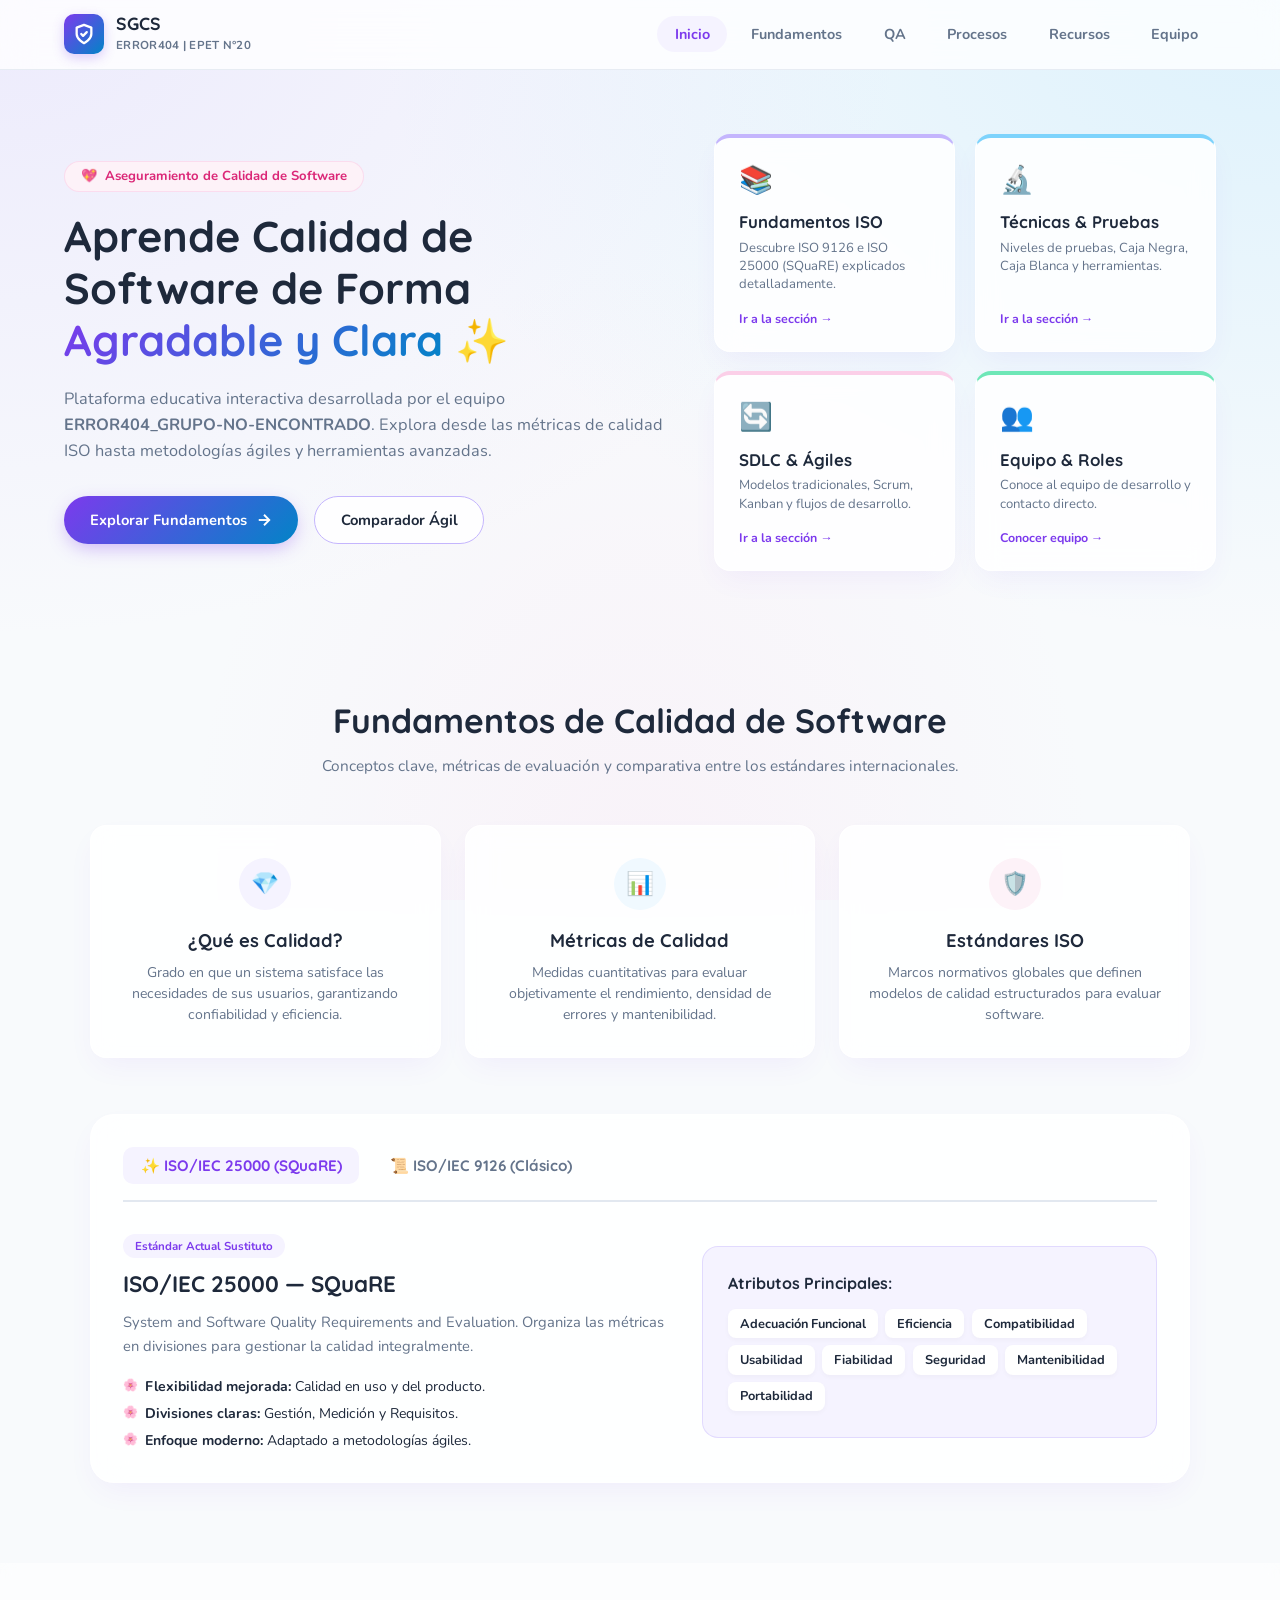
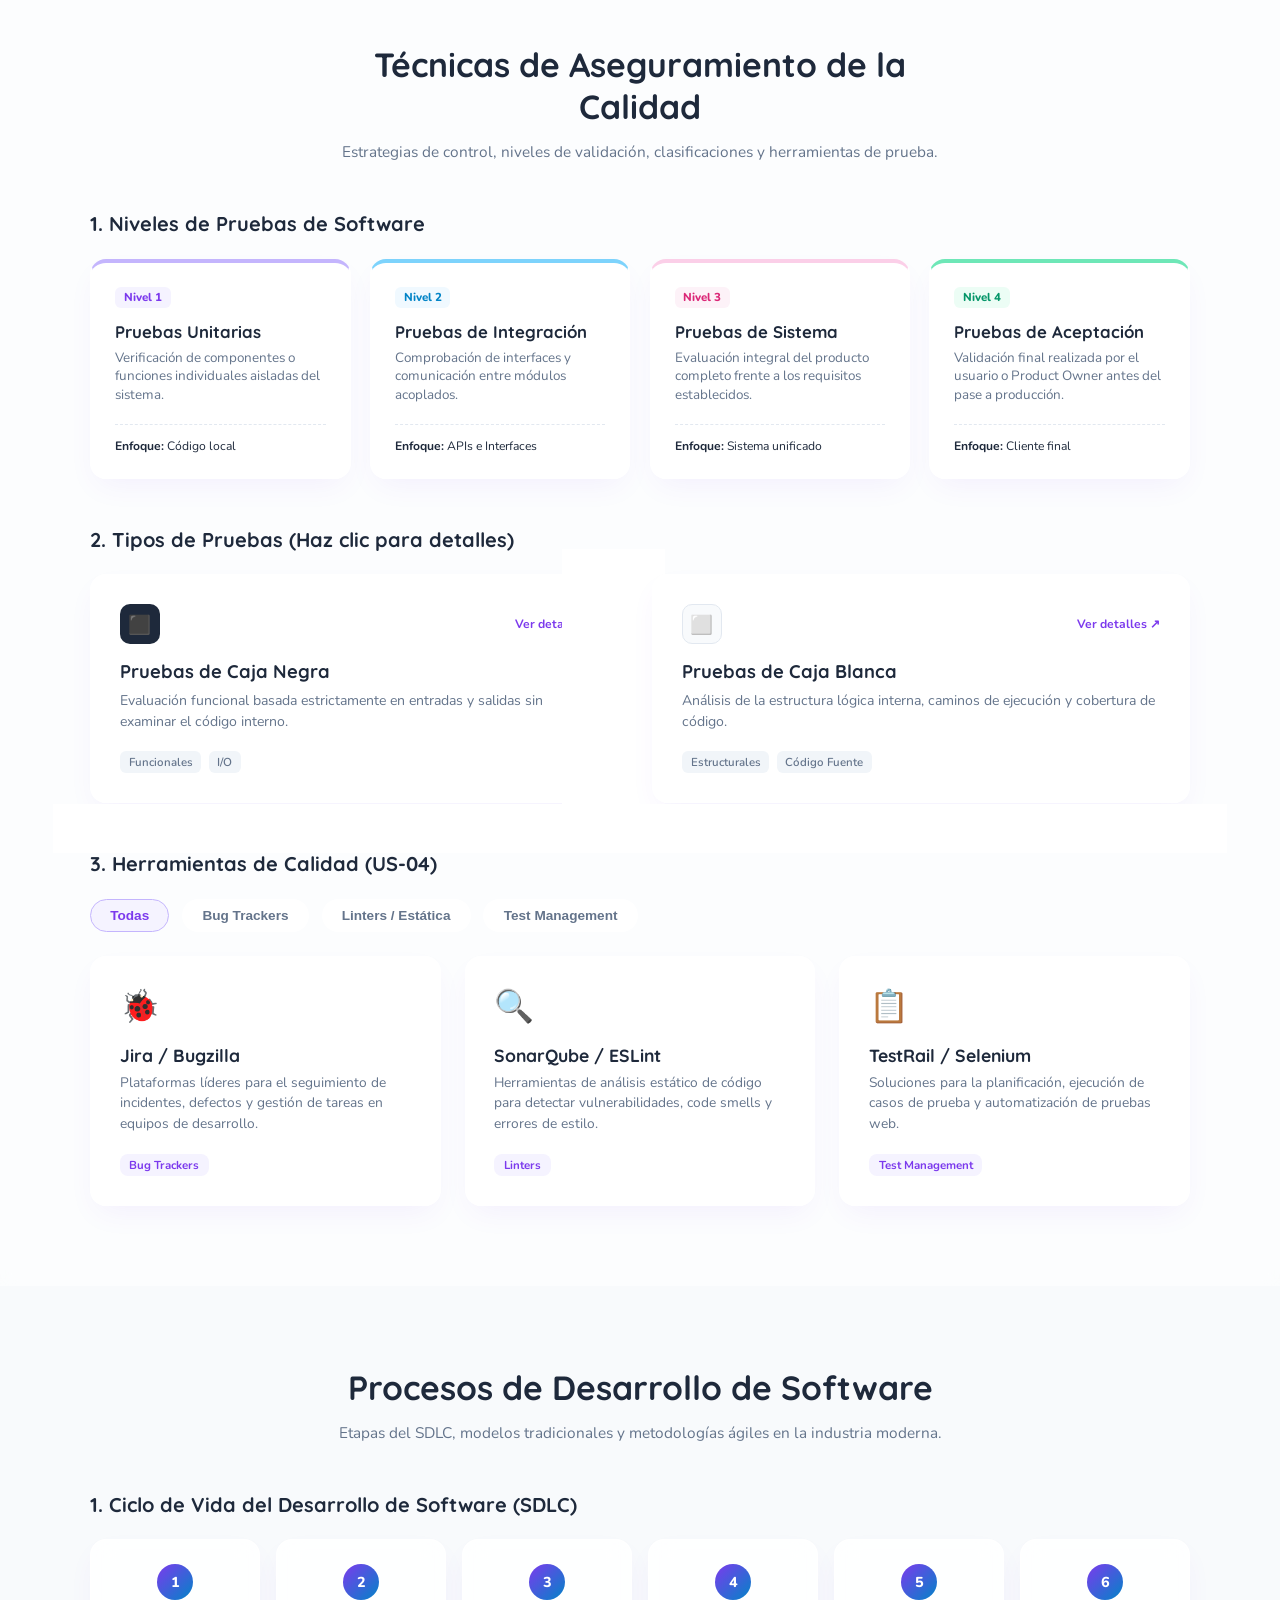
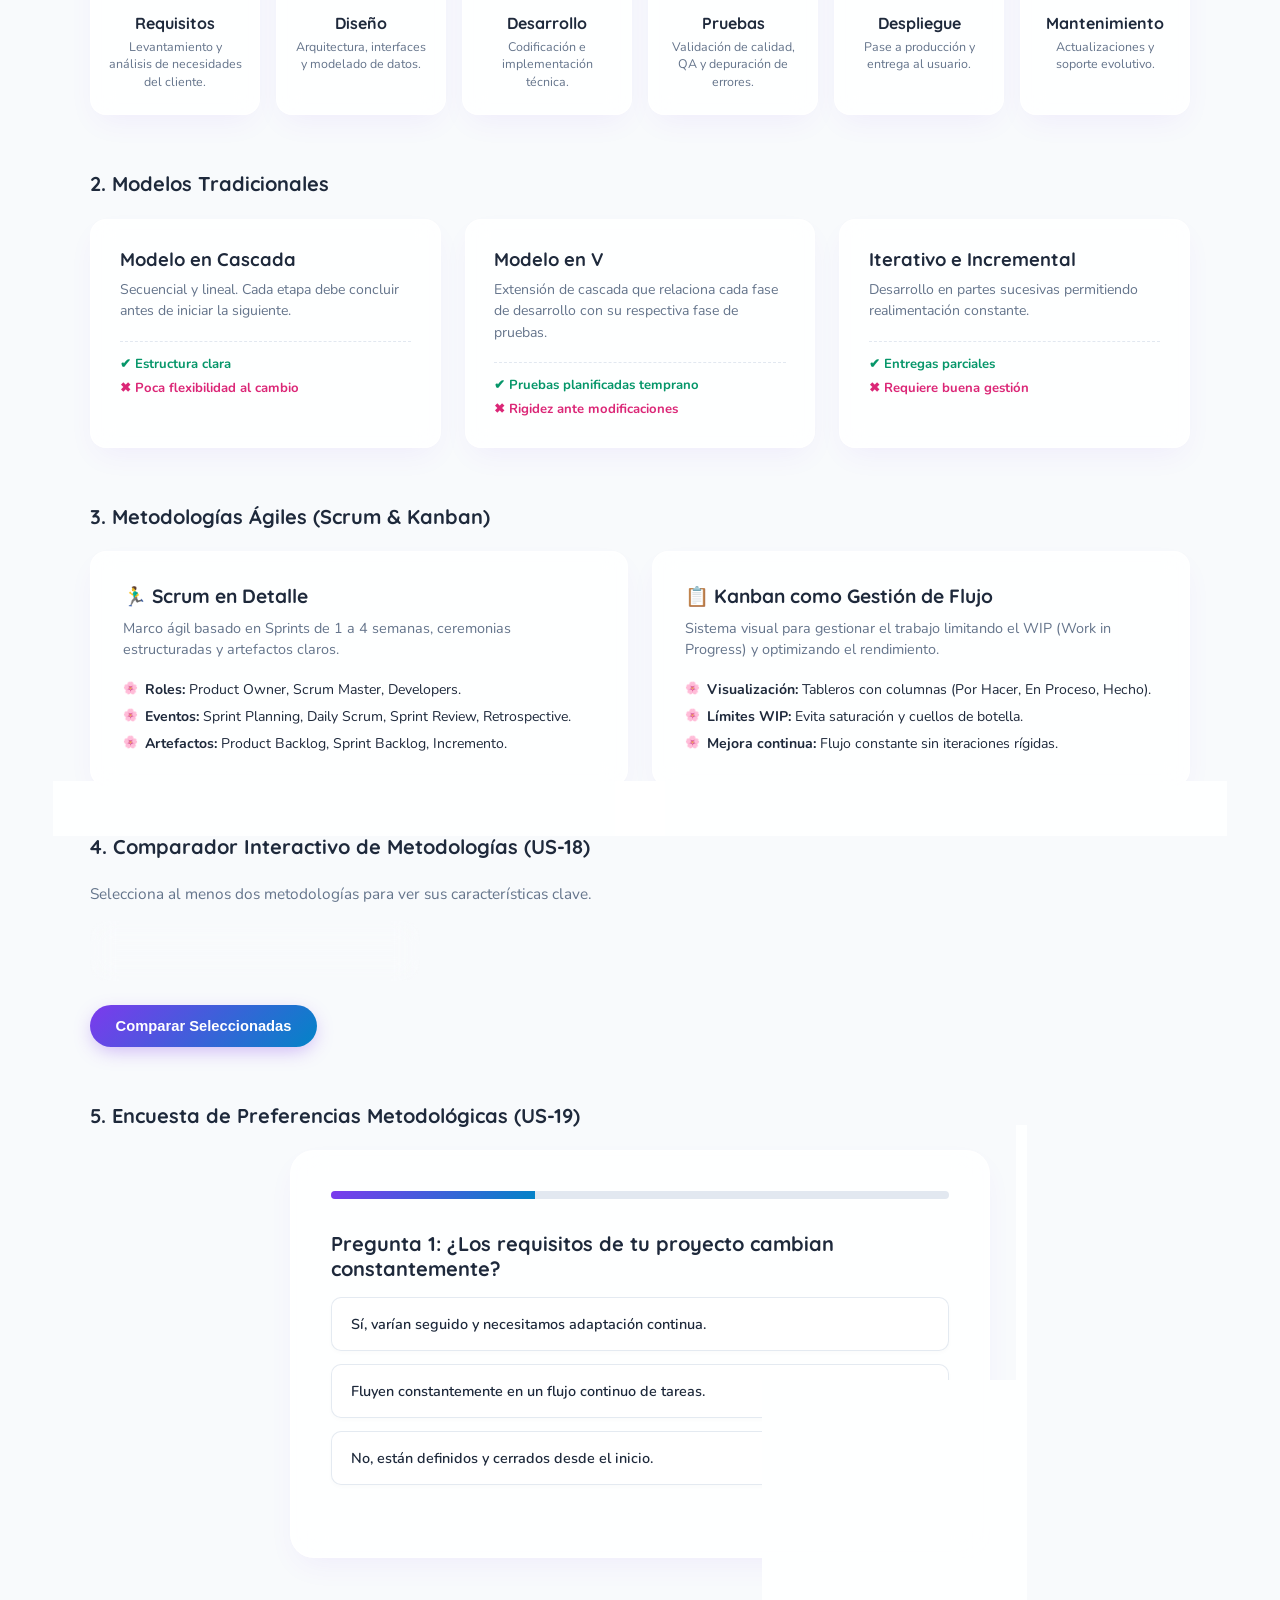
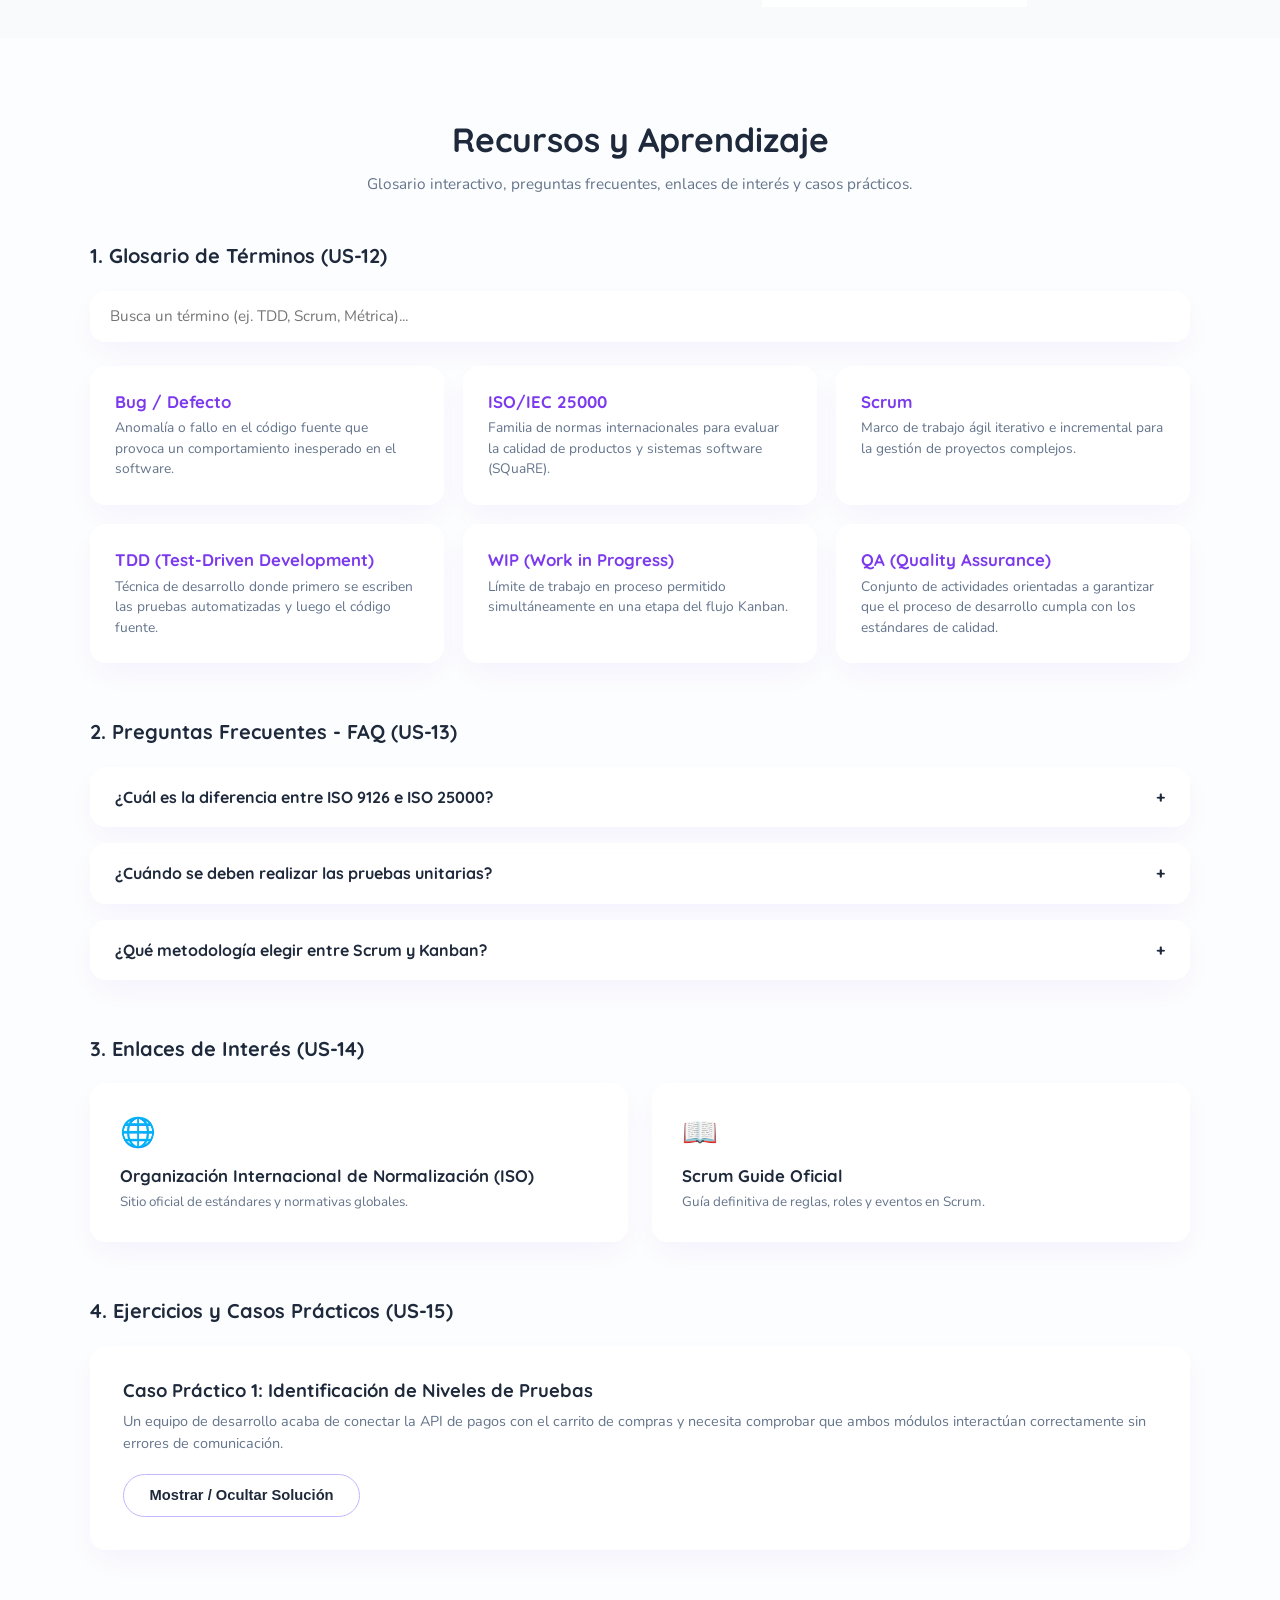
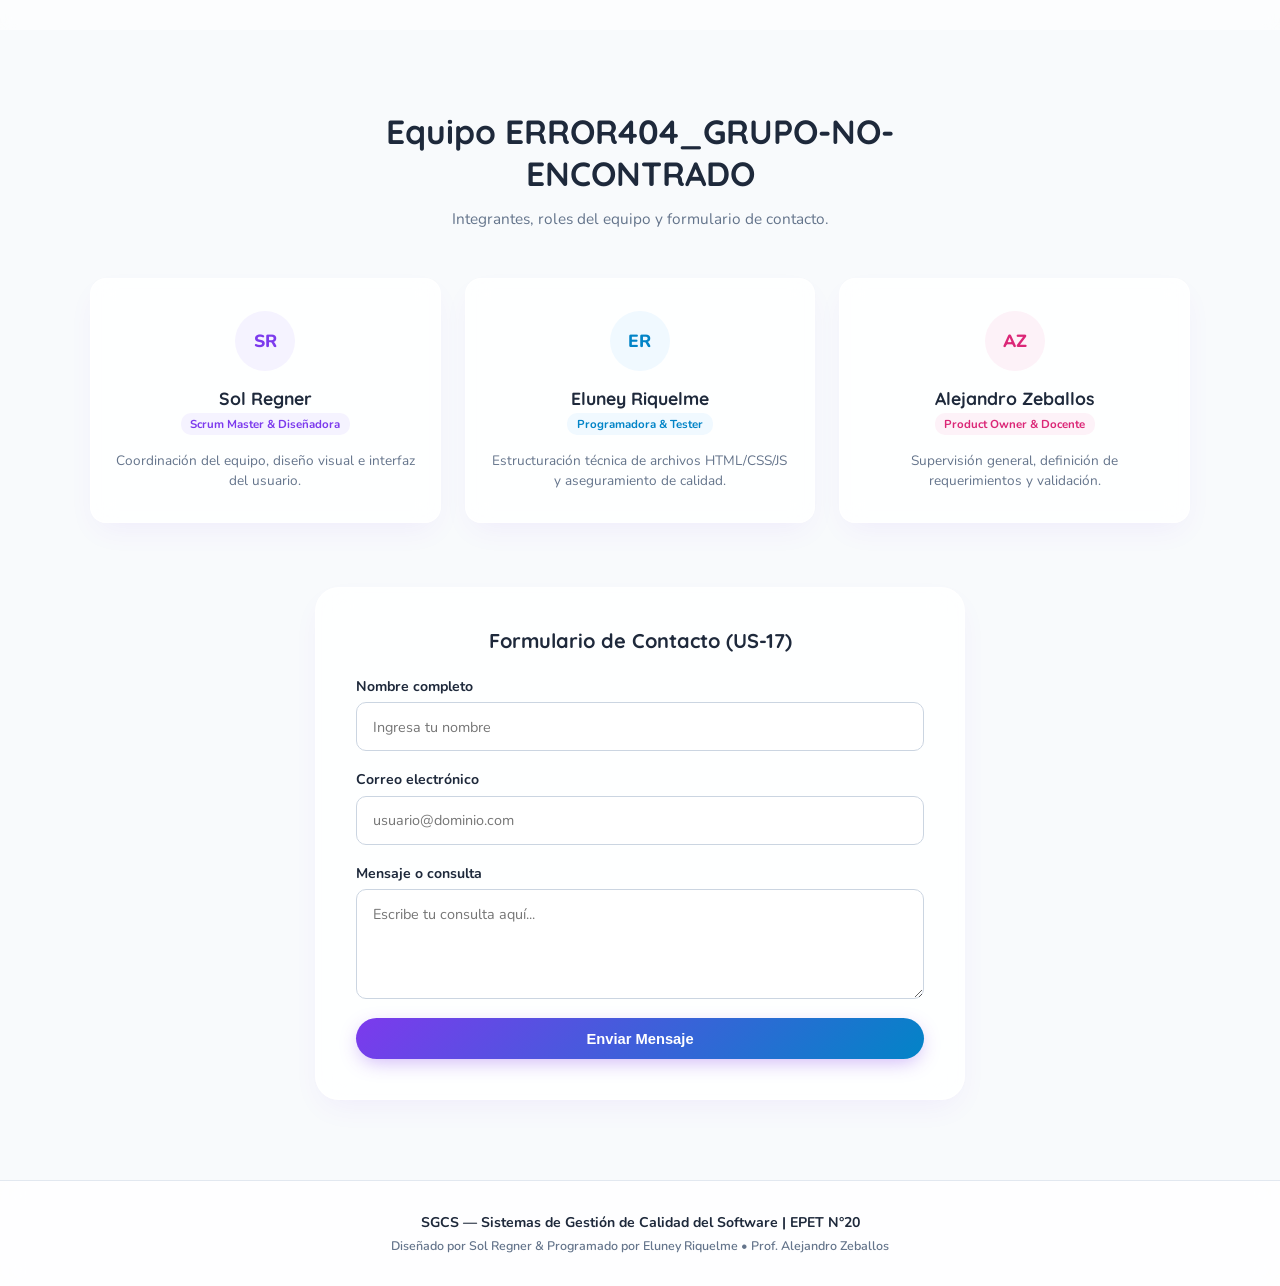
==== commit 4cb53f9c: "Add files via upload" ====
--- a/index.html
+++ b/index.html
@@ -30,7 +30,9 @@
         <ul>
           <li><a href="#hero" class="nav-link active">Inicio</a></li>
           <li><a href="#fundamentos" class="nav-link">Fundamentos</a></li>
-          <li><a href="#aseguramiento" class="nav-link">Aseguramiento QA</a></li>
+          <li><a href="#aseguramiento" class="nav-link">QA</a></li>
+          <li><a href="#procesos" class="nav-link">Procesos</a></li>
+          <li><a href="#recursos" class="nav-link">Recursos</a></li>
           <li><a href="#equipo" class="nav-link">Equipo</a></li>
         </ul>
       </nav>
@@ -48,6 +50,8 @@
           <li><a href="#hero" class="mobile-link">✨ Inicio</a></li>
           <li><a href="#fundamentos" class="mobile-link">📘 Fundamentos ISO</a></li>
           <li><a href="#aseguramiento" class="mobile-link">🧪 Aseguramiento QA</a></li>
+          <li><a href="#procesos" class="mobile-link">🔄 Procesos y Modelos</a></li>
+          <li><a href="#recursos" class="mobile-link">📚 Recursos y Glosario</a></li>
           <li><a href="#equipo" class="mobile-link">👩‍💻 Equipo de Trabajo</a></li>
         </ul>
       </nav>
@@ -64,15 +68,15 @@
           </div>
           <h1 class="hero-title">Aprende Calidad de Software de Forma <span>Agradable y Clara</span> ✨</h1>
           <p class="hero-description">
-            Plataforma educativa interactiva desarrollada por el equipo <strong>ERROR404_GRUPO-NO-ENCONTRADO</strong>. Explora desde las métricas de calidad ISO hasta las mejores prácticas de pruebas QA.
+            Plataforma educativa interactiva desarrollada por el equipo <strong>ERROR404_GRUPO-NO-ENCONTRADO</strong>. Explora desde las métricas de calidad ISO hasta metodologías ágiles y herramientas avanzadas.
           </p>
           <div class="hero-buttons">
             <a href="#fundamentos" class="btn btn-primary">
               <span>Explorar Fundamentos</span>
               <svg width="18" height="18" viewBox="0 0 24 24" fill="none" stroke="currentColor" stroke-width="2.5"><line x1="5" y1="12" x2="19" y2="12"></line><polyline points="12 5 19 12 12 19"></polyline></svg>
             </a>
-            <a href="#aseguramiento" class="btn btn-secondary">
-              <span>Técnicas QA</span>
+            <a href="#comparador" class="btn btn-secondary">
+              <span>Comparador Ágil</span>
             </a>
           </div>
         </div>
@@ -88,14 +92,21 @@
           <a href="#aseguramiento" class="nav-card card-blue">
             <div class="card-icon">🔬</div>
             <h3>Técnicas & Pruebas</h3>
-            <p>Niveles de pruebas, Caja Negra, Caja Blanca y tarjetas interactivas.</p>
+            <p>Niveles de pruebas, Caja Negra, Caja Blanca y herramientas.</p>
             <span class="card-arrow">Ir a la sección →</span>
           </a>
 
-          <a href="#equipo" class="nav-card card-pink">
+          <a href="#procesos" class="nav-card card-pink">
+            <div class="card-icon">🔄</div>
+            <h3>SDLC & Ágiles</h3>
+            <p>Modelos tradicionales, Scrum, Kanban y flujos de desarrollo.</p>
+            <span class="card-arrow">Ir a la sección →</span>
+          </a>
+
+          <a href="#equipo" class="nav-card card-mint">
             <div class="card-icon">👥</div>
             <h3>Equipo & Roles</h3>
-            <p>Conoce al equipo de desarrollo y sus roles del proyecto.</p>
+            <p>Conoce al equipo de desarrollo y contacto directo.</p>
             <span class="card-arrow">Conocer equipo →</span>
           </a>
         </div>
@@ -209,7 +220,7 @@
         <div class="section-header">
           <h2 class="section-title">Técnicas de Aseguramiento de la Calidad</h2>
           <p class="section-subtitle">
-            Estrategias de control, niveles de validación y clasificaciones de pruebas.
+            Estrategias de control, niveles de validación, clasificaciones y herramientas de prueba.
           </p>
         </div>
 
@@ -280,6 +291,277 @@
             </div>
           </div>
         </div>
+
+        <h3 class="subsection-title" style="margin-top: 3rem;">3. Herramientas de Calidad (US-04)</h3>
+        <div class="tools-filter-bar">
+          <button class="filter-btn active" data-filter="all">Todas</button>
+          <button class="filter-btn" data-filter="bugtracker">Bug Trackers</button>
+          <button class="filter-btn" data-filter="linter">Linters / Estática</button>
+          <button class="filter-btn" data-filter="management">Test Management</button>
+        </div>
+
+        <div class="tools-grid">
+          <div class="tool-card" data-category="bugtracker">
+            <div class="tool-icon">🐞</div>
+            <h4>Jira / Bugzilla</h4>
+            <p>Plataformas líderes para el seguimiento de incidentes, defectos y gestión de tareas en equipos de desarrollo.</p>
+            <span class="tool-badge">Bug Trackers</span>
+          </div>
+
+          <div class="tool-card" data-category="linter">
+            <div class="tool-icon">🔍</div>
+            <h4>SonarQube / ESLint</h4>
+            <p>Herramientas de análisis estático de código para detectar vulnerabilidades, code smells y errores de estilo.</p>
+            <span class="tool-badge">Linters</span>
+          </div>
+
+          <div class="tool-card" data-category="management">
+            <div class="tool-icon">📋</div>
+            <h4>TestRail / Selenium</h4>
+            <p>Soluciones para la planificación, ejecución de casos de prueba y automatización de pruebas web.</p>
+            <span class="tool-badge">Test Management</span>
+          </div>
+        </div>
+      </div>
+    </section>
+
+    <section class="section-padding" id="procesos">
+      <div class="section-container">
+        <div class="section-header">
+          <h2 class="section-title">Procesos de Desarrollo de Software</h2>
+          <p class="section-subtitle">
+            Etapas del SDLC, modelos tradicionales y metodologías ágiles en la industria moderna.
+          </p>
+        </div>
+
+        <h3 class="subsection-title">1. Ciclo de Vida del Desarrollo de Software (SDLC)</h3>
+        <div class="timeline-container">
+          <div class="timeline-step">
+            <div class="timeline-dot">1</div>
+            <h4>Requisitos</h4>
+            <p>Levantamiento y análisis de necesidades del cliente.</p>
+          </div>
+          <div class="timeline-step">
+            <div class="timeline-dot">2</div>
+            <h4>Diseño</h4>
+            <p>Arquitectura, interfaces y modelado de datos.</p>
+          </div>
+          <div class="timeline-step">
+            <div class="timeline-dot">3</div>
+            <h4>Desarrollo</h4>
+            <p>Codificación e implementación técnica.</p>
+          </div>
+          <div class="timeline-step">
+            <div class="timeline-dot">4</div>
+            <h4>Pruebas</h4>
+            <p>Validación de calidad, QA y depuración de errores.</p>
+          </div>
+          <div class="timeline-step">
+            <div class="timeline-dot">5</div>
+            <h4>Despliegue</h4>
+            <p>Pase a producción y entrega al usuario.</p>
+          </div>
+          <div class="timeline-step">
+            <div class="timeline-dot">6</div>
+            <h4>Mantenimiento</h4>
+            <p>Actualizaciones y soporte evolutivo.</p>
+          </div>
+        </div>
+
+        <h3 class="subsection-title" style="margin-top: 3.5rem;">2. Modelos Tradicionales</h3>
+        <div class="traditional-grid">
+          <div class="trad-card">
+            <h4>Modelo en Cascada</h4>
+            <p>Secuencial y lineal. Cada etapa debe concluir antes de iniciar la siguiente.</p>
+            <div class="trad-pros-cons">
+              <span class="pro">✔ Estructura clara</span>
+              <span class="con">✖ Poca flexibilidad al cambio</span>
+            </div>
+          </div>
+          <div class="trad-card">
+            <h4>Modelo en V</h4>
+            <p>Extensión de cascada que relaciona cada fase de desarrollo con su respectiva fase de pruebas.</p>
+            <div class="trad-pros-cons">
+              <span class="pro">✔ Pruebas planificadas temprano</span>
+              <span class="con">✖ Rigidez ante modificaciones</span>
+            </div>
+          </div>
+          <div class="trad-card">
+            <h4>Iterativo e Incremental</h4>
+            <p>Desarrollo en partes sucesivas permitiendo realimentación constante.</p>
+            <div class="trad-pros-cons">
+              <span class="pro">✔ Entregas parciales</span>
+              <span class="con">✖ Requiere buena gestión</span>
+            </div>
+          </div>
+        </div>
+
+        <h3 class="subsection-title" style="margin-top: 3.5rem;">3. Metodologías Ágiles (Scrum & Kanban)</h3>
+        <div class="agile-container-grid">
+          <div class="agile-box">
+            <h4>🏃‍♂️ Scrum en Detalle</h4>
+            <p>Marco ágil basado en Sprints de 1 a 4 semanas, ceremonias estructuradas y artefactos claros.</p>
+            <ul class="cute-list">
+              <li><strong>Roles:</strong> Product Owner, Scrum Master, Developers.</li>
+              <li><strong>Eventos:</strong> Sprint Planning, Daily Scrum, Sprint Review, Retrospective.</li>
+              <li><strong>Artefactos:</strong> Product Backlog, Sprint Backlog, Incremento.</li>
+            </ul>
+          </div>
+          <div class="agile-box">
+            <h4>📋 Kanban como Gestión de Flujo</h4>
+            <p>Sistema visual para gestionar el trabajo limitando el WIP (Work in Progress) y optimizando el rendimiento.</p>
+            <ul class="cute-list">
+              <li><strong>Visualización:</strong> Tableros con columnas (Por Hacer, En Proceso, Hecho).</li>
+              <li><strong>Límites WIP:</strong> Evita saturación y cuellos de botella.</li>
+              <li><strong>Mejora continua:</strong> Flujo constante sin iteraciones rígidas.</li>
+            </ul>
+          </div>
+        </div>
+
+        <div style="margin-top: 3rem;" id="comparador">
+          <h3 class="subsection-title">4. Comparador Interactivo de Metodologías (US-18)</h3>
+          <p class="section-subtitle" style="text-align: left; margin-bottom: 1rem;">Selecciona al menos dos metodologías para ver sus características clave.</p>
+          
+          <div class="checkbox-group">
+            <label><input type="checkbox" name="metodologia" value="scrum"> Scrum</label>
+            <label><input type="checkbox" name="metodologia" value="kanban"> Kanban</label>
+            <label><input type="checkbox" name="metodologia" value="cascada"> Cascada</label>
+          </div>
+          
+          <button class="btn btn-primary" id="btnComparar">Comparar Seleccionadas</button>
+          
+          <div id="tablaComparativaContainer" style="margin-top: 1.5rem;"></div>
+        </div>
+
+        <div style="margin-top: 3.5rem;" id="encuesta">
+          <h3 class="subsection-title">5. Encuesta de Preferencias Metodológicas (US-19)</h3>
+          <div class="survey-wizard-container">
+            <div class="survey-progress-bar">
+              <div class="survey-progress-fill" id="surveyProgress"></div>
+            </div>
+
+            <div class="survey-step active" id="step-1">
+              <h3>Pregunta 1: ¿Los requisitos de tu proyecto cambian constantemente?</h3>
+              <div class="survey-options-grid">
+                <div class="survey-option-card" onclick="selectSurveyOption(1, 'scrum', this)">Sí, varían seguido y necesitamos adaptación continua.</div>
+                <div class="survey-option-card" onclick="selectSurveyOption(1, 'kanban', this)">Fluyen constantemente en un flujo continuo de tareas.</div>
+                <div class="survey-option-card" onclick="selectSurveyOption(1, 'cascada', this)">No, están definidos y cerrados desde el inicio.</div>
+              </div>
+            </div>
+
+            <div class="survey-step" id="step-2">
+              <h3>Pregunta 2: ¿Cómo prefieres organizar las entregas al cliente?</h3>
+              <div class="survey-options-grid">
+                <div class="survey-option-card" onclick="selectSurveyOption(2, 'scrum', this)">En Sprints o iteraciones con entregas parciales valorables.</div>
+                <div class="survey-option-card" onclick="selectSurveyOption(2, 'kanban', this)">Entrega continua conforme se van terminando las tareas.</div>
+                <div class="survey-option-card" onclick="selectSurveyOption(2, 'cascada', this)">Una única entrega final al concluir todo el desarrollo.</div>
+              </div>
+            </div>
+
+            <div class="survey-step" id="step-3">
+              <h3>Pregunta 3: ¿Qué estructura de roles se ajusta mejor a tu equipo?</h3>
+              <div class="survey-options-grid">
+                <div class="survey-option-card" onclick="selectSurveyOption(3, 'scrum', this)">Roles definidos y ceremonias de equipo estructuradas.</div>
+                <div class="survey-option-card" onclick="selectSurveyOption(3, 'kanban', this)">Flexibilidad total de roles y enfoque en tareas visuales.</div>
+                <div class="survey-option-card" onclick="selectSurveyOption(3, 'cascada', this)">Jerarquía tradicional por fases (analista, dev, tester).</div>
+              </div>
+            </div>
+
+            <div class="survey-step" id="step-result">
+              <h3>Resultado de tu Encuesta Metodológica</h3>
+              <div id="surveyResultText" style="font-size: 1.05rem; font-weight: 700; color: var(--purple-accent); margin-bottom: 1.5rem;"></div>
+              <button class="btn btn-primary" onclick="resetSurvey()">Reiniciar Encuesta</button>
+            </div>
+          </div>
+        </div>
+      </div>
+    </section>
+
+    <section class="section-padding section-alt" id="recursos">
+      <div class="section-container">
+        <div class="section-header">
+          <h2 class="section-title">Recursos y Aprendizaje</h2>
+          <p class="section-subtitle">
+            Glosario interactivo, preguntas frecuentes, enlaces de interés y casos prácticos.
+          </p>
+        </div>
+
+        <h3 class="subsection-title">1. Glosario de Términos (US-12)</h3>
+        <div class="glossary-search-box">
+          <input type="text" id="glossarySearch" placeholder="Busca un término (ej. TDD, Scrum, Métrica)...">
+        </div>
+        <div class="glossary-grid" id="glossaryGrid">
+          <div class="glossary-item" data-term="bug">
+            <h4>Bug / Defecto</h4>
+            <p>Anomalía o fallo en el código fuente que provoca un comportamiento inesperado en el software.</p>
+          </div>
+          <div class="glossary-item" data-term="iso">
+            <h4>ISO/IEC 25000</h4>
+            <p>Familia de normas internacionales para evaluar la calidad de productos y sistemas software (SQuaRE).</p>
+          </div>
+          <div class="glossary-item" data-term="scrum">
+            <h4>Scrum</h4>
+            <p>Marco de trabajo ágil iterativo e incremental para la gestión de proyectos complejos.</p>
+          </div>
+          <div class="glossary-item" data-term="tdd">
+            <h4>TDD (Test-Driven Development)</h4>
+            <p>Técnica de desarrollo donde primero se escriben las pruebas automatizadas y luego el código fuente.</p>
+          </div>
+          <div class="glossary-item" data-term="wip">
+            <h4>WIP (Work in Progress)</h4>
+            <p>Límite de trabajo en proceso permitido simultáneamente en una etapa del flujo Kanban.</p>
+          </div>
+          <div class="glossary-item" data-term="qa">
+            <h4>QA (Quality Assurance)</h4>
+            <p>Conjunto de actividades orientadas a garantizar que el proceso de desarrollo cumpla con los estándares de calidad.</p>
+          </div>
+        </div>
+
+        <h3 class="subsection-title" style="margin-top: 3.5rem;">2. Preguntas Frecuentes - FAQ (US-13)</h3>
+        <div class="faq-container">
+          <div class="faq-item">
+            <button class="faq-question">¿Cuál es la diferencia entre ISO 9126 e ISO 25000? <span>+</span></button>
+            <div class="faq-answer">
+              <p>La norma ISO 9126 es el estándar clásico histórico de 6 atributos, mientras que la ISO 25000 (SQuaRE) moderniza y amplía este modelo en divisiones orientadas a requisitos, gestión y calidad en uso.</p>
+            </div>
+          </div>
+          <div class="faq-item">
+            <button class="faq-question">¿Cuándo se deben realizar las pruebas unitarias? <span>+</span></button>
+            <div class="faq-answer">
+              <p>Se ejecutan durante la fase de desarrollo por los propios programadores, verificando componentes y funciones individuales antes de integrarlos al sistema completo.</p>
+            </div>
+          </div>
+          <div class="faq-item">
+            <button class="faq-question">¿Qué metodología elegir entre Scrum y Kanban? <span>+</span></button>
+            <div class="faq-answer">
+              <p>Scrum es ideal para proyectos con iteraciones fijas y roles estructurados, mientras que Kanban destaca en flujos continuos de tareas con flexibilidad total ante cambios.</p>
+            </div>
+          </div>
+        </div>
+
+        <h3 class="subsection-title" style="margin-top: 3.5rem;">3. Enlaces de Interés (US-14)</h3>
+        <div class="links-grid">
+          <a href="https://www.iso.org" target="_blank" rel="noopener noreferrer" class="link-card">
+            <div class="link-icon">🌐</div>
+            <h4>Organización Internacional de Normalización (ISO)</h4>
+            <p>Sitio oficial de estándares y normativas globales.</p>
+          </a>
+          <a href="https://www.scrumguides.org" target="_blank" rel="noopener noreferrer" class="link-card">
+            <div class="link-icon">📖</div>
+            <h4>Scrum Guide Oficial</h4>
+            <p>Guía definitiva de reglas, roles y eventos en Scrum.</p>
+          </a>
+        </div>
+
+        <h3 class="subsection-title" style="margin-top: 3.5rem;">4. Ejercicios y Casos Prácticos (US-15)</h3>
+        <div class="exercise-card">
+          <h4>Caso Práctico 1: Identificación de Niveles de Pruebas</h4>
+          <p>Un equipo de desarrollo acaba de conectar la API de pagos con el carrito de compras y necesita comprobar que ambos módulos interactúan correctamente sin errores de comunicación.</p>
+          <button class="btn btn-secondary" onclick="toggleSolution('sol-1')">Mostrar / Ocultar Solución</button>
+          <div class="exercise-solution" id="sol-1">
+            <p><strong>Solución:</strong> Corresponde a <strong>Pruebas de Integración (Nivel 2)</strong>, ya que evalúan la interfaz y comunicación entre dos o más módulos acoplados.</p>
+          </div>
+        </div>
       </div>
     </section>
 
@@ -288,7 +570,7 @@
         <div class="section-header">
           <h2 class="section-title">Equipo ERROR404_GRUPO-NO-ENCONTRADO</h2>
           <p class="section-subtitle">
-            Integrantes y roles del equipo de desarrollo.
+            Integrantes, roles del equipo y formulario de contacto.
           </p>
         </div>
 
@@ -313,6 +595,29 @@
             <span class="role-badge role-po">Product Owner & Docente</span>
             <p class="team-desc">Supervisión general, definición de requerimientos y validación.</p>
           </div>
+        </div>
+
+        <div class="contact-section" style="margin-top: 4rem;">
+          <h3 class="subsection-title" style="text-align: center;">Formulario de Contacto (US-17)</h3>
+          <form class="contact-form" id="contactForm" onsubmit="handleContactSubmit(event)">
+            <div class="form-group">
+              <label for="nombre">Nombre completo</label>
+              <input type="text" id="nombre" placeholder="Ingresa tu nombre">
+              <small class="error-msg" id="errorNombre">Por favor ingresa tu nombre.</small>
+            </div>
+            <div class="form-group">
+              <label for="email">Correo electrónico</label>
+              <input type="email" id="email" placeholder="usuario@dominio.com">
+              <small class="error-msg" id="errorEmail">Ingresa un correo electrónico válido.</small>
+            </div>
+            <div class="form-group">
+              <label for="mensaje">Mensaje o consulta</label>
+              <textarea id="mensaje" rows="4" placeholder="Escribe tu consulta aquí..."></textarea>
+              <small class="error-msg" id="errorMensaje">El mensaje no puede estar vacío.</small>
+            </div>
+            <button type="submit" class="btn btn-primary" style="width: 100%; justify-content: center;">Enviar Mensaje</button>
+            <div id="formSuccess" style="display: none; color: var(--mint-accent); font-weight: 700; text-align: center; margin-top: 1rem;">¡Mensaje enviado con éxito!</div>
+          </form>
         </div>
       </div>
     </section>
--- a/styles.css
+++ b/styles.css
@@ -363,20 +363,6 @@
   margin: 0 auto 3rem;
 }
 
-.cute-tag {
-  display: inline-block;
-  padding: 0.25rem 0.85rem;
-  border-radius: 20px;
-  font-size: 0.78rem;
-  font-weight: 800;
-  letter-spacing: 0.5px;
-  margin-bottom: 0.8rem;
-}
-
-.font-tag-purple { background: var(--purple-light); color: var(--purple-accent); }
-.font-tag-blue { background: var(--blue-light); color: var(--blue-accent); }
-.font-tag-pink { background: var(--pink-light); color: var(--pink-accent); }
-
 .section-title {
   font-family: 'Quicksand', sans-serif;
   font-size: 2.1rem;
@@ -707,6 +693,372 @@
   color: var(--text-muted);
 }
 
+.tools-filter-bar {
+  display: flex;
+  gap: 0.8rem;
+  flex-wrap: wrap;
+  margin-bottom: 1.5rem;
+}
+
+.filter-btn {
+  background: var(--glass-bg);
+  border: 1px solid var(--glass-border);
+  padding: 0.5rem 1.2rem;
+  border-radius: 20px;
+  font-weight: 700;
+  font-size: 0.85rem;
+  color: var(--text-muted);
+  cursor: pointer;
+  transition: var(--transition-smooth);
+}
+
+.filter-btn.active, .filter-btn:hover {
+  background: var(--purple-light);
+  color: var(--purple-accent);
+  border-color: var(--purple-soft);
+}
+
+.tools-grid {
+  display: grid;
+  grid-template-columns: repeat(auto-fit, minmax(280px, 1fr));
+  gap: 1.5rem;
+}
+
+.tool-card {
+  background: var(--glass-bg);
+  backdrop-filter: blur(12px);
+  padding: 1.8rem;
+  border-radius: var(--radius-md);
+  border: 1px solid var(--glass-border);
+  box-shadow: var(--card-shadow);
+  display: flex;
+  flex-direction: column;
+  transition: var(--transition-smooth);
+}
+
+.tool-card:hover {
+  transform: translateY(-4px);
+  background: white;
+}
+
+.tool-icon {
+  font-size: 2rem;
+  margin-bottom: 1rem;
+}
+
+.tool-card h4 {
+  font-family: 'Quicksand', sans-serif;
+  font-size: 1.1rem;
+  margin-bottom: 0.4rem;
+}
+
+.tool-card p {
+  font-size: 0.86rem;
+  color: var(--text-muted);
+  line-height: 1.5;
+  margin-bottom: 1.2rem;
+  flex-grow: 1;
+}
+
+.tool-badge {
+  align-self: flex-start;
+  background: var(--purple-light);
+  color: var(--purple-accent);
+  padding: 0.2rem 0.6rem;
+  border-radius: 8px;
+  font-size: 0.72rem;
+  font-weight: 700;
+}
+
+.timeline-container {
+  display: grid;
+  grid-template-columns: repeat(auto-fit, minmax(150px, 1fr));
+  gap: 1rem;
+  margin-top: 1rem;
+}
+
+.timeline-step {
+  background: var(--glass-bg);
+  backdrop-filter: blur(12px);
+  padding: 1.5rem 1rem;
+  border-radius: var(--radius-md);
+  border: 1px solid var(--glass-border);
+  box-shadow: var(--card-shadow);
+  text-align: center;
+}
+
+.timeline-dot {
+  width: 36px;
+  height: 36px;
+  background: linear-gradient(135deg, var(--purple-accent), var(--blue-accent));
+  color: white;
+  border-radius: 50%;
+  display: flex;
+  align-items: center;
+  justify-content: center;
+  font-weight: 800;
+  font-size: 0.9rem;
+  margin: 0 auto 0.8rem;
+}
+
+.timeline-step h4 {
+  font-family: 'Quicksand', sans-serif;
+  font-size: 1rem;
+  margin-bottom: 0.3rem;
+}
+
+.timeline-step p {
+  font-size: 0.78rem;
+  color: var(--text-muted);
+  line-height: 1.4;
+}
+
+.traditional-grid {
+  display: grid;
+  grid-template-columns: repeat(auto-fit, minmax(280px, 1fr));
+  gap: 1.5rem;
+}
+
+.trad-card {
+  background: var(--glass-bg);
+  backdrop-filter: blur(12px);
+  padding: 1.8rem;
+  border-radius: var(--radius-md);
+  border: 1px solid var(--glass-border);
+  box-shadow: var(--card-shadow);
+}
+
+.trad-card h4 {
+  font-family: 'Quicksand', sans-serif;
+  font-size: 1.15rem;
+  margin-bottom: 0.5rem;
+}
+
+.trad-card p {
+  font-size: 0.88rem;
+  color: var(--text-muted);
+  line-height: 1.5;
+  margin-bottom: 1.2rem;
+}
+
+.trad-pros-cons {
+  display: flex;
+  flex-direction: column;
+  gap: 0.4rem;
+  font-size: 0.82rem;
+  font-weight: 700;
+  border-top: 1px dashed #e2e8f0;
+  padding-top: 0.8rem;
+}
+
+.pro { color: var(--mint-accent); }
+.con { color: var(--pink-accent); }
+
+.agile-container-grid {
+  display: grid;
+  grid-template-columns: 1fr 1fr;
+  gap: 1.5rem;
+}
+
+.agile-box {
+  background: var(--glass-bg);
+  backdrop-filter: blur(12px);
+  padding: 2rem;
+  border-radius: var(--radius-md);
+  border: 1px solid var(--glass-border);
+  box-shadow: var(--card-shadow);
+}
+
+.agile-box h4 {
+  font-family: 'Quicksand', sans-serif;
+  font-size: 1.2rem;
+  margin-bottom: 0.6rem;
+}
+
+.agile-box p {
+  font-size: 0.9rem;
+  color: var(--text-muted);
+  line-height: 1.5;
+  margin-bottom: 1.2rem;
+}
+
+.glossary-search-box {
+  margin-bottom: 1.5rem;
+}
+
+.glossary-search-box input {
+  width: 100%;
+  padding: 0.9rem 1.2rem;
+  border-radius: var(--radius-md);
+  border: 1px solid var(--glass-border);
+  background: var(--glass-bg);
+  backdrop-filter: blur(12px);
+  font-family: 'Nunito', sans-serif;
+  font-size: 0.95rem;
+  color: var(--text-dark);
+  box-shadow: var(--card-shadow);
+  outline: none;
+}
+
+.glossary-search-box input:focus {
+  border-color: var(--purple-accent);
+}
+
+.glossary-grid {
+  display: grid;
+  grid-template-columns: repeat(auto-fit, minmax(280px, 1fr));
+  gap: 1.2rem;
+}
+
+.glossary-item {
+  background: var(--glass-bg);
+  backdrop-filter: blur(12px);
+  padding: 1.5rem;
+  border-radius: var(--radius-md);
+  border: 1px solid var(--glass-border);
+  box-shadow: var(--card-shadow);
+}
+
+.glossary-item h4 {
+  font-family: 'Quicksand', sans-serif;
+  font-size: 1.05rem;
+  margin-bottom: 0.4rem;
+  color: var(--purple-accent);
+}
+
+.glossary-item p {
+  font-size: 0.86rem;
+  color: var(--text-muted);
+  line-height: 1.5;
+}
+
+.faq-container {
+  display: flex;
+  flex-direction: column;
+  gap: 1rem;
+}
+
+.faq-item {
+  background: var(--glass-bg);
+  backdrop-filter: blur(12px);
+  border-radius: var(--radius-md);
+  border: 1px solid var(--glass-border);
+  box-shadow: var(--card-shadow);
+  overflow: hidden;
+}
+
+.faq-question {
+  width: 100%;
+  background: transparent;
+  border: none;
+  padding: 1.2rem 1.5rem;
+  text-align: left;
+  font-family: 'Quicksand', sans-serif;
+  font-weight: 700;
+  font-size: 1rem;
+  color: var(--text-dark);
+  display: flex;
+  justify-content: space-between;
+  align-items: center;
+  cursor: pointer;
+}
+
+.faq-answer {
+  max-height: 0;
+  overflow: hidden;
+  transition: max-height 0.3s ease;
+  padding: 0 1.5rem;
+  font-size: 0.88rem;
+  color: var(--text-muted);
+  line-height: 1.6;
+}
+
+.faq-answer p {
+  padding-bottom: 1.2rem;
+}
+
+.faq-item.active .faq-answer {
+  max-height: 200px;
+}
+
+.links-grid {
+  display: grid;
+  grid-template-columns: repeat(auto-fit, minmax(280px, 1fr));
+  gap: 1.5rem;
+}
+
+.link-card {
+  background: var(--glass-bg);
+  backdrop-filter: blur(12px);
+  padding: 1.8rem;
+  border-radius: var(--radius-md);
+  border: 1px solid var(--glass-border);
+  box-shadow: var(--card-shadow);
+  display: flex;
+  flex-direction: column;
+  transition: var(--transition-smooth);
+}
+
+.link-card:hover {
+  transform: translateY(-4px);
+  background: white;
+}
+
+.link-icon {
+  font-size: 1.8rem;
+  margin-bottom: 0.8rem;
+}
+
+.link-card h4 {
+  font-family: 'Quicksand', sans-serif;
+  font-size: 1.05rem;
+  margin-bottom: 0.4rem;
+}
+
+.link-card p {
+  font-size: 0.84rem;
+  color: var(--text-muted);
+  line-height: 1.5;
+}
+
+.exercise-card {
+  background: var(--glass-bg);
+  backdrop-filter: blur(12px);
+  padding: 2rem;
+  border-radius: var(--radius-md);
+  border: 1px solid var(--glass-border);
+  box-shadow: var(--card-shadow);
+}
+
+.exercise-card h4 {
+  font-family: 'Quicksand', sans-serif;
+  font-size: 1.15rem;
+  margin-bottom: 0.6rem;
+}
+
+.exercise-card p {
+  font-size: 0.9rem;
+  color: var(--text-muted);
+  line-height: 1.5;
+  margin-bottom: 1.2rem;
+}
+
+.exercise-solution {
+  display: none;
+  margin-top: 1rem;
+  padding: 1.2rem;
+  background: var(--purple-light);
+  border-radius: var(--radius-sm);
+  font-size: 0.88rem;
+  color: var(--text-dark);
+  border: 1px solid var(--purple-soft);
+}
+
+.exercise-solution.active {
+  display: block;
+  animation: fadeIn 0.35s ease;
+}
+
 .team-grid {
   display: grid;
   grid-template-columns: repeat(auto-fit, minmax(280px, 1fr));
@@ -765,55 +1117,65 @@
   line-height: 1.4;
 }
 
-.sprint-summary-box {
+.contact-section {
+  max-width: 650px;
+  margin: 0 auto;
   background: var(--glass-bg);
   backdrop-filter: blur(16px);
-  padding: 2rem;
+  padding: 2.5rem;
   border-radius: var(--radius-lg);
-  box-shadow: var(--card-shadow);
-  border: 1px solid var(--glass-border);
-}
-
-.sprint-summary-box h3 {
-  font-family: 'Quicksand', sans-serif;
-  margin-bottom: 1.2rem;
-  font-size: 1.15rem;
-}
-
-.us-status-list {
+  border: 1px solid var(--glass-border);
+  box-shadow: var(--card-shadow);
+}
+
+.contact-form {
   display: flex;
   flex-direction: column;
-  gap: 0.9rem;
-}
-
-.us-status-item {
-  display: flex;
-  gap: 1rem;
-  align-items: flex-start;
-  background: rgba(255, 255, 255, 0.85);
-  padding: 0.95rem 1rem;
+  gap: 1.2rem;
+  margin-top: 1.5rem;
+}
+
+.form-group {
+  display: flex;
+  flex-direction: column;
+  gap: 0.4rem;
+}
+
+.form-group label {
+  font-weight: 700;
+  font-size: 0.88rem;
+  color: var(--text-dark);
+}
+
+.form-group input, .form-group textarea {
+  padding: 0.85rem 1rem;
   border-radius: var(--radius-sm);
-  border: 1px solid #f1f5f9;
-}
-
-.status-icon.done {
-  width: 22px;
-  height: 22px;
-  border-radius: 50%;
-  background: var(--mint-soft);
-  color: #047857;
-  display: flex;
-  align-items: center;
-  justify-content: center;
+  border: 1px solid #cbd5e1;
+  background: white;
+  font-family: 'Nunito', sans-serif;
+  font-size: 0.9rem;
+  color: var(--text-dark);
+  outline: none;
+  transition: var(--transition-smooth);
+}
+
+.form-group input:focus, .form-group textarea:focus {
+  border-color: var(--purple-accent);
+}
+
+.error-msg {
   font-size: 0.75rem;
-  font-weight: 800;
-  flex-shrink: 0;
-}
-
-.us-status-item p {
-  font-size: 0.82rem;
-  color: var(--text-muted);
-  margin-top: 0.2rem;
+  color: var(--pink-accent);
+  font-weight: 700;
+  display: none;
+}
+
+.form-group.error input, .form-group.error textarea {
+  border-color: var(--pink-accent);
+}
+
+.form-group.error .error-msg {
+  display: block;
 }
 
 .modal-backdrop {
@@ -909,6 +1271,151 @@
   margin-top: 0.3rem;
 }
 
+.checkbox-group {
+  display: flex;
+  gap: 1.5rem;
+  flex-wrap: wrap;
+  margin-bottom: 1.5rem;
+  background: var(--glass-bg);
+  backdrop-filter: blur(12px);
+  -webkit-backdrop-filter: blur(12px);
+  padding: 1.2rem 1.5rem;
+  border-radius: var(--radius-md);
+  border: 1px solid var(--glass-border);
+  box-shadow: var(--card-shadow);
+  width: fit-content;
+}
+
+.checkbox-group label {
+  display: inline-flex;
+  align-items: center;
+  gap: 0.5rem;
+  font-weight: 700;
+  font-size: 0.92rem;
+  color: var(--text-dark);
+  cursor: pointer;
+}
+
+.checkbox-group input[type="checkbox"] {
+  accent-color: var(--purple-accent);
+  width: 18px;
+  height: 18px;
+  cursor: pointer;
+}
+
+.comparison-table {
+  width: 100%;
+  border-collapse: collapse;
+  background: var(--glass-bg);
+  backdrop-filter: blur(16px);
+  -webkit-backdrop-filter: blur(16px);
+  border-radius: var(--radius-md);
+  overflow: hidden;
+  box-shadow: var(--card-shadow);
+  border: 1px solid var(--glass-border);
+  margin-top: 1rem;
+}
+
+.comparison-table th {
+  background: var(--purple-light);
+  color: var(--purple-accent);
+  font-family: 'Quicksand', sans-serif;
+  font-weight: 700;
+  text-align: left;
+  padding: 1rem 1.2rem;
+  font-size: 0.95rem;
+}
+
+.comparison-table td {
+  padding: 1rem 1.2rem;
+  font-size: 0.88rem;
+  color: var(--text-dark);
+  border-bottom: 1px solid rgba(226, 232, 240, 0.8);
+}
+
+.comparison-table tr:last-child td {
+  border-bottom: none;
+}
+
+.comparison-table tr:hover td {
+  background-color: rgba(245, 243, 255, 0.5);
+}
+
+.survey-wizard-container {
+  background: var(--glass-bg);
+  backdrop-filter: blur(16px);
+  -webkit-backdrop-filter: blur(16px);
+  border-radius: var(--radius-lg);
+  padding: 2.5rem;
+  border: 1px solid var(--glass-border);
+  box-shadow: var(--card-shadow);
+  max-width: 700px;
+  margin: 0 auto;
+}
+
+.survey-progress-bar {
+  width: 100%;
+  height: 8px;
+  background: #e2e8f0;
+  border-radius: 4px;
+  margin-bottom: 2rem;
+  overflow: hidden;
+}
+
+.survey-progress-fill {
+  height: 100%;
+  background: linear-gradient(135deg, var(--purple-accent), var(--blue-accent));
+  width: 33%;
+  transition: var(--transition-smooth);
+}
+
+.survey-step {
+  display: none;
+}
+
+.survey-step.active {
+  display: block;
+  animation: fadeIn 0.35s ease;
+}
+
+.survey-step h3 {
+  font-family: 'Quicksand', sans-serif;
+  font-size: 1.25rem;
+  margin-bottom: 1rem;
+  color: var(--text-dark);
+}
+
+.survey-options-grid {
+  display: flex;
+  flex-direction: column;
+  gap: 0.8rem;
+  margin-bottom: 2rem;
+}
+
+.survey-option-card {
+  background: white;
+  border: 1px solid rgba(226, 232, 240, 0.9);
+  padding: 1rem 1.2rem;
+  border-radius: var(--radius-sm);
+  font-weight: 600;
+  font-size: 0.9rem;
+  cursor: pointer;
+  transition: var(--transition-smooth);
+  box-shadow: 0 2px 5px rgba(0, 0, 0, 0.02);
+}
+
+.survey-option-card:hover {
+  border-color: var(--purple-soft);
+  background: var(--purple-light);
+  transform: translateY(-2px);
+}
+
+.survey-option-card.selected {
+  border-color: var(--purple-accent);
+  background: var(--purple-light);
+  color: var(--purple-accent);
+}
+
 @media (max-width: 900px) {
   .hero-container {
     grid-template-columns: 1fr;
@@ -917,6 +1424,10 @@
   .iso-content-grid {
     grid-template-columns: 1fr;
   }
+
+  .agile-container-grid {
+    grid-template-columns: 1fr;
+  }
 }
 
 @media (max-width: 768px) {
